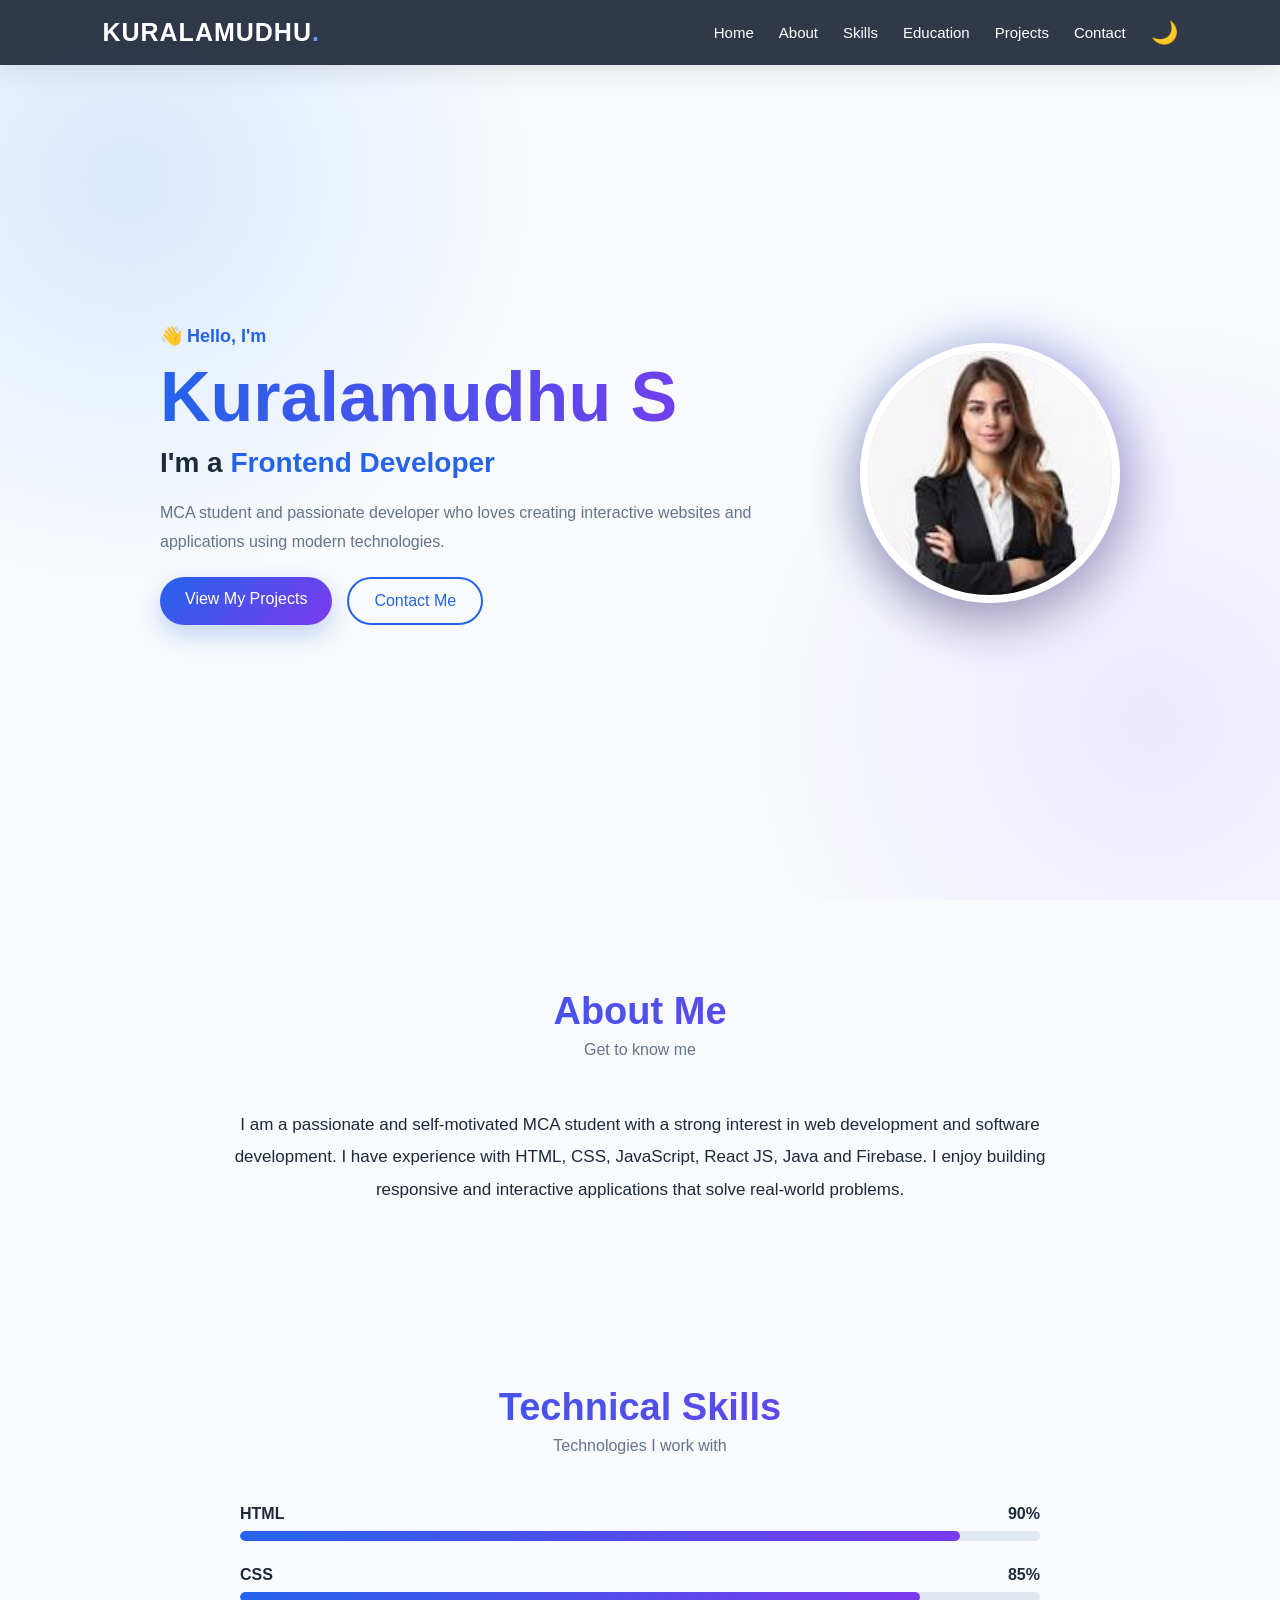
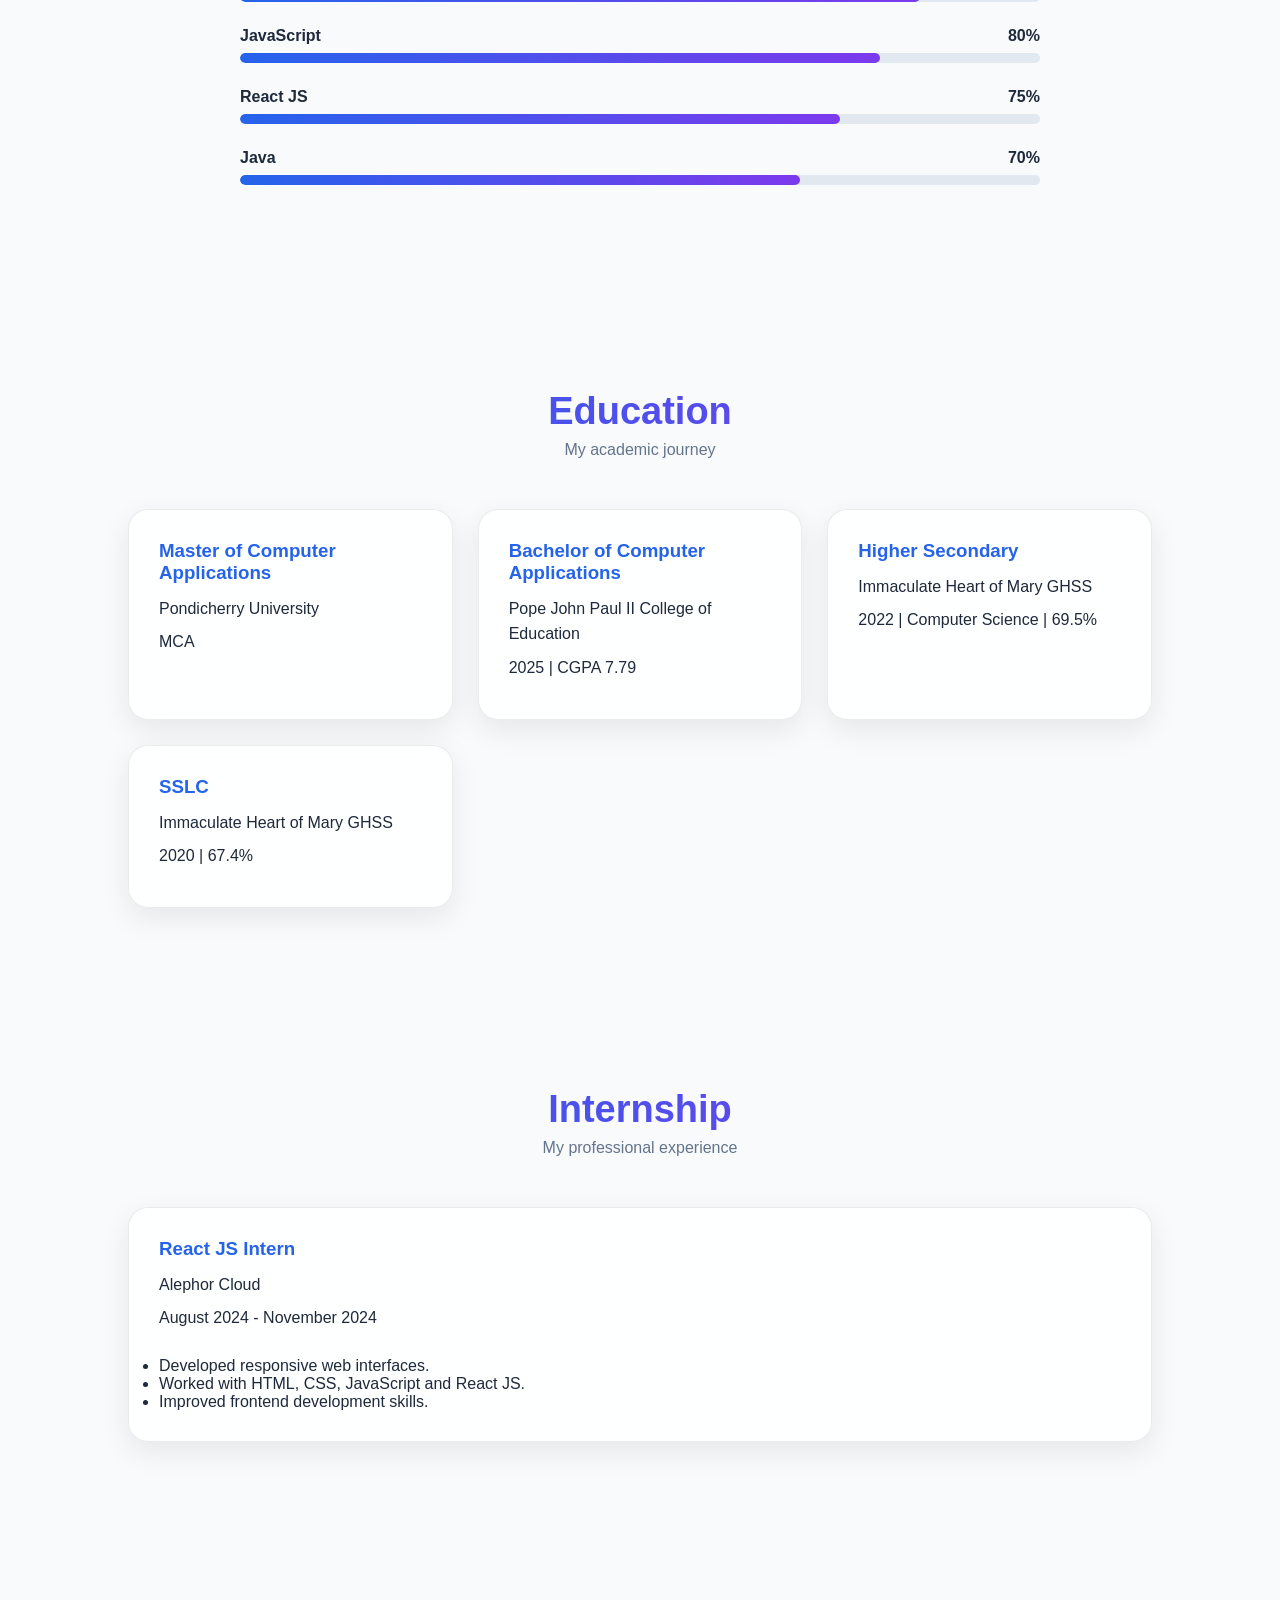
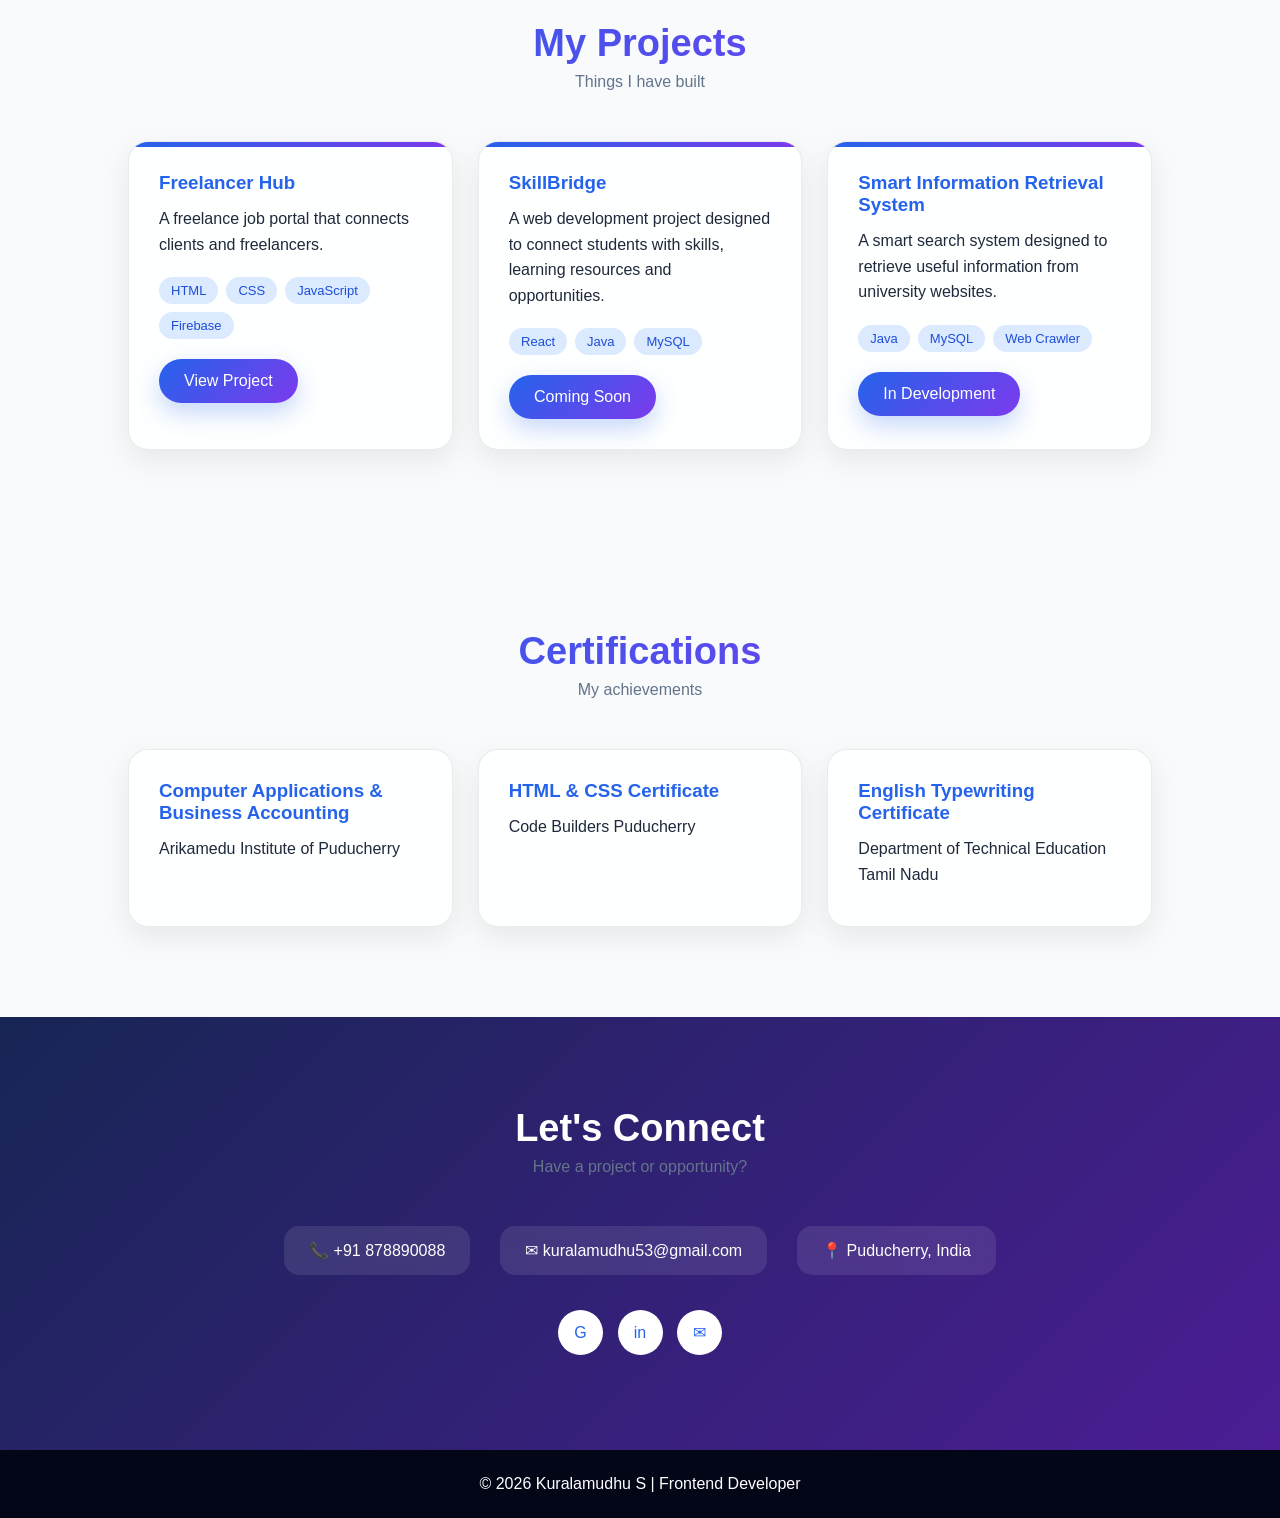
==== ex1/cv.html @ c4524a62 "Add files via upload" ====
<!DOCTYPE html>
<html lang="en">

<head>
    <meta charset="UTF-8">
    <meta name="viewport" content="width=device-width, initial-scale=1.0">

    <title>Kuralamudhu S | Portfolio</title>

    <style>


        * {
            margin: 0;
            padding: 0;
            box-sizing: border-box;
            scroll-behavior: smooth;
            font-family: "Segoe UI", Arial, sans-serif;
        }

        :root {
            --primary: #2563eb;
            --secondary: #7c3aed;
            --dark: #0f172a;
            --text: #1e293b;
            --light: #f8fafc;
            --card: rgba(255, 255, 255, 0.85);
            --border: rgba(0, 0, 0, 0.08);
        }

        body {
            background: var(--light);
            color: var(--text);
            overflow-x: hidden;
            transition: 0.4s;
        }

        /* DARK MODE */

        body.dark {
            --dark: #020617;
            --text: #e2e8f0;
            --light: #020617;
            --card: rgba(15, 23, 42, 0.85);
            --border: rgba(255, 255, 255, 0.1);
        }


        /* =========================
           NAVBAR
        ========================= */

        nav {
            position: fixed;
            top: 0;
            left: 0;
            width: 100%;
            padding: 18px 8%;
            display: flex;
            justify-content: space-between;
            align-items: center;

            background: rgba(15, 23, 42, 0.85);
            backdrop-filter: blur(15px);

            color: white;
            z-index: 1000;

            box-shadow: 0 5px 30px rgba(0,0,0,0.1);
        }

        .logo {
            font-size: 25px;
            font-weight: bold;
            letter-spacing: 1px;
        }

        .logo span {
            color: #60a5fa;
        }

        .nav-links {
            display: flex;
            align-items: center;
            gap: 25px;
        }

        .nav-links a {
            color: white;
            text-decoration: none;
            font-size: 15px;
            position: relative;
        }

        .nav-links a::after {
            content: "";
            position: absolute;
            left: 0;
            bottom: -6px;
            width: 0;
            height: 2px;
            background: #60a5fa;
            transition: 0.3s;
        }

        .nav-links a:hover::after {
            width: 100%;
        }

        .theme-btn {
            border: none;
            background: transparent;
            color: white;
            font-size: 22px;
            cursor: pointer;
        }

        .menu-btn {
            display: none;
            font-size: 28px;
            cursor: pointer;
        }


        /* =========================
           HERO
        ========================= */

        .hero {
            min-height: 100vh;

            display: flex;
            justify-content: center;
            align-items: center;

            gap: 100px;

            padding: 120px 10% 70px;

            position: relative;
            overflow: hidden;

            background:
                radial-gradient(circle at 10% 20%, #dbeafe, transparent 30%),
                radial-gradient(circle at 90% 80%, #ede9fe, transparent 30%);
        }

        body.dark .hero {
            background:
                radial-gradient(circle at 10% 20%, #172554, transparent 30%),
                radial-gradient(circle at 90% 80%, #3b0764, transparent 30%);
        }

        .hero-content {
            max-width: 600px;
            animation: slideLeft 1s ease;
        }

        .hello {
            font-size: 18px;
            color: var(--primary);
            font-weight: 600;
        }

        .hero h1 {
            font-size: clamp(40px, 6vw, 70px);
            margin: 10px 0;

            background: linear-gradient(
                90deg,
                #2563eb,
                #7c3aed
            );

            -webkit-background-clip: text;
            background-clip: text;
            color: transparent;
        }

        .hero h2 {
            font-size: 28px;
            margin-bottom: 20px;
        }

        .typing {
            color: var(--primary);
        }

        .hero p {
            line-height: 1.8;
            color: #64748b;
            margin-bottom: 20px;
        }

        body.dark .hero p {
            color: #94a3b8;
        }

        .hero-buttons {
            display: flex;
            gap: 15px;
            flex-wrap: wrap;
        }

        .btn {
            display: inline-block;
            padding: 13px 25px;
            border-radius: 30px;

            background: linear-gradient(
                135deg,
                #2563eb,
                #7c3aed
            );

            color: white;
            text-decoration: none;

            transition: 0.3s;
            box-shadow: 0 10px 25px rgba(37,99,235,0.25);
        }

        .btn:hover {
            transform: translateY(-5px);
            box-shadow: 0 15px 35px rgba(37,99,235,0.4);
        }

        .btn-outline {
            background: transparent;
            border: 2px solid var(--primary);
            color: var(--primary);
            box-shadow: none;
        }

        .btn-outline:hover {
            background: var(--primary);
            color: white;
        }


        /* PROFILE IMAGE */

        .profile-container {
            position: relative;
            animation: float 4s ease-in-out infinite;
        }

        .profile-container::before {
            content: "";
            position: absolute;

            width: 280px;
            height: 280px;

            border-radius: 50%;

            background: linear-gradient(
                135deg,
                #2563eb,
                #7c3aed
            );

            filter: blur(25px);
            opacity: 0.4;

            z-index: -1;
        }

        .profile {
            width: 260px;
            height: 260px;

            border-radius: 50%;

            object-fit: cover;

            border: 8px solid white;

            box-shadow:
                0 20px 50px rgba(0,0,0,0.25);
        }


        /* =========================
           SECTIONS
        ========================= */

        section {
            padding: 90px 10%;
        }

        .section-title {
            text-align: center;
            margin-bottom: 50px;
        }

        .section-title h2 {
            font-size: 38px;

            background: linear-gradient(
                90deg,
                #2563eb,
                #7c3aed
            );

            -webkit-background-clip: text;
            background-clip: text;
            color: transparent;
        }

        .section-title p {
            margin-top: 8px;
            color: #64748b;
        }


        /* =========================
           ABOUT
        ========================= */

        .about-container {
            max-width: 850px;
            margin: auto;

            text-align: center;

            line-height: 1.9;
            font-size: 17px;
        }


        /* =========================
           SKILLS
        ========================= */

        .skills-container {
            max-width: 800px;
            margin: auto;
        }

        .skill {
            margin-bottom: 25px;
        }

        .skill-header {
            display: flex;
            justify-content: space-between;
            margin-bottom: 8px;
            font-weight: 600;
        }

        .skill-bar {
            height: 10px;
            background: #e2e8f0;
            border-radius: 20px;
            overflow: hidden;
        }

        body.dark .skill-bar {
            background: #1e293b;
        }

        .skill-progress {
            height: 100%;
            width: 0;
            border-radius: 20px;

            background: linear-gradient(
                90deg,
                #2563eb,
                #7c3aed
            );

            transition: width 1.5s ease;
        }


        /* =========================
           CARDS
        ========================= */

        .cards {
            display: grid;

            grid-template-columns:
                repeat(auto-fit, minmax(280px, 1fr));

            gap: 25px;
        }

        .card {
            background: var(--card);

            border: 1px solid var(--border);

            padding: 30px;

            border-radius: 20px;

            backdrop-filter: blur(15px);

            box-shadow:
                0 10px 30px rgba(0,0,0,0.08);

            transition: 0.4s;
        }

        .card:hover {
            transform: translateY(-10px);

            box-shadow:
                0 20px 45px rgba(37,99,235,0.15);
        }

        .card h3 {
            color: var(--primary);
            margin-bottom: 12px;
        }

        .card p {
            margin: 8px 0;
            line-height: 1.6;
        }


        /* =========================
           PROJECT
        ========================= */

        .project-card {
            position: relative;
            overflow: hidden;
        }

        .project-card::before {
            content: "";

            position: absolute;

            top: 0;
            left: 0;

            width: 100%;
            height: 5px;

            background:
                linear-gradient(
                    90deg,
                    #2563eb,
                    #7c3aed
                );
        }

        .project-tech {
            display: flex;
            flex-wrap: wrap;
            gap: 8px;
            margin: 20px 0;
        }

        .tech {
            padding: 6px 12px;
            background: #dbeafe;
            color: #1d4ed8;
            border-radius: 20px;
            font-size: 13px;
        }

        body.dark .tech {
            background: #172554;
            color: #93c5fd;
        }


        /* =========================
           CONTACT
        ========================= */

        .contact {
            background:
                linear-gradient(
                    135deg,
                    #172554,
                    #4c1d95
                );

            color: white;
            text-align: center;
        }

        .contact .section-title h2 {
            color: white;
            background: none;
        }

        .contact-info {
            display: flex;
            justify-content: center;
            flex-wrap: wrap;
            gap: 30px;
            margin: 30px 0;
        }

        .contact-item {
            padding: 15px 25px;

            background: rgba(255,255,255,0.1);

            border-radius: 15px;

            backdrop-filter: blur(10px);
        }

        .social-links {
            margin-top: 25px;
        }

        .social-links a {
            display: inline-block;

            width: 45px;
            height: 45px;

            line-height: 45px;

            margin: 5px;

            border-radius: 50%;

            background: white;
            color: #2563eb;

            text-decoration: none;

            transition: 0.3s;
        }

        .social-links a:hover {
            transform: translateY(-5px) rotate(10deg);
        }


        /* =========================
           FOOTER
        ========================= */

        footer {
            padding: 25px;
            background: #020617;
            color: white;
            text-align: center;
        }


        /* =========================
           SCROLL TOP
        ========================= */

        #topBtn {
            position: fixed;

            bottom: 25px;
            right: 25px;

            width: 45px;
            height: 45px;

            border: none;
            border-radius: 50%;

            background: linear-gradient(
                135deg,
                #2563eb,
                #7c3aed
            );

            color: white;

            font-size: 20px;

            cursor: pointer;

            display: none;

            z-index: 999;
        }


        /* =========================
           ANIMATIONS
        ========================= */

        .reveal {
            opacity: 0;
            transform: translateY(50px);
            transition: 0.8s;
        }

        .reveal.active {
            opacity: 1;
            transform: translateY(0);
        }

        @keyframes float {

            0%,100% {
                transform: translateY(0);
            }

            50% {
                transform: translateY(-20px);
            }

        }

        @keyframes slideLeft {

            from {
                opacity: 0;
                transform: translateX(-60px);
            }

            to {
                opacity: 1;
                transform: translateX(0);
            }

        }


        /* =========================
           MOBILE
        ========================= */

        @media(max-width: 768px) {

            .nav-links {
                position: absolute;

                top: 70px;
                left: 0;

                width: 100%;

                flex-direction: column;

                background: #0f172a;

                padding: 25px;

                display: none;
            }

            .nav-links.active {
                display: flex;
            }

            .menu-btn {
                display: block;
            }

            .hero {
                flex-direction: column;
                text-align: center;

                gap: 50px;
            }

            .hero-buttons {
                justify-content: center;
            }

            .profile {
                width: 220px;
                height: 220px;
            }

            section {
                padding: 70px 6%;
            }

        }

    </style>

</head>


<body>


<!-- =========================
     NAVBAR
========================= -->

<nav>

    <div class="logo">
        KURALAMUDHU<span>.</span>
    </div>

    <div class="nav-links" id="navLinks">

        <a href="#home">Home</a>
        <a href="#about">About</a>
        <a href="#skills">Skills</a>
        <a href="#education">Education</a>
        <a href="#projects">Projects</a>
        <a href="#contact">Contact</a>

        <button class="theme-btn" id="themeBtn">
            🌙
        </button>

    </div>

    <div class="menu-btn" id="menuBtn">
        ☰
    </div>

</nav>



<!-- =========================
     HERO
========================= -->

<section class="hero" id="home">

    <div class="hero-content">

        <div class="hello">
            👋 Hello, I'm
        </div>

        <h1>
            Kuralamudhu S
        </h1>

        <h2>
            I'm a <span class="typing"></span>
        </h2>

        <p>
            MCA student and passionate developer who loves
            creating interactive websites and applications
            using modern technologies.
        </p>

        <div class="hero-buttons">

            <a href="#projects" class="btn">
                View My Projects
            </a>

            <a href="#contact" class="btn btn-outline">
                Contact Me
            </a>

        </div>

    </div>


    <div class="profile-container">

        <img
            src="[data-uri]"
            alt="Kuralamudhu Profile"
            class="profile"
        >

    </div>

</section>



<!-- =========================
     ABOUT
========================= -->

<section id="about" class="reveal">

    <div class="section-title">

        <h2>About Me</h2>

        <p>Get to know me</p>

    </div>


    <div class="about-container">

        <p>

            I am a passionate and self-motivated MCA student
            with a strong interest in web development and
            software development.

            I have experience with HTML, CSS, JavaScript,
            React JS, Java and Firebase.

            I enjoy building responsive and interactive
            applications that solve real-world problems.

        </p>

    </div>

</section>



<!-- =========================
     SKILLS
========================= -->

<section id="skills" class="reveal">

    <div class="section-title">

        <h2>Technical Skills</h2>

        <p>Technologies I work with</p>

    </div>


    <div class="skills-container">


        <div class="skill">

            <div class="skill-header">

                <span>HTML</span>
                <span>90%</span>

            </div>

            <div class="skill-bar">

                <div
                    class="skill-progress"
                    data-width="90%">
                </div>

            </div>

        </div>



        <div class="skill">

            <div class="skill-header">

                <span>CSS</span>
                <span>85%</span>

            </div>

            <div class="skill-bar">

                <div
                    class="skill-progress"
                    data-width="85%">
                </div>

            </div>

        </div>



        <div class="skill">

            <div class="skill-header">

                <span>JavaScript</span>
                <span>80%</span>

            </div>

            <div class="skill-bar">

                <div
                    class="skill-progress"
                    data-width="80%">
                </div>

            </div>

        </div>



        <div class="skill">

            <div class="skill-header">

                <span>React JS</span>
                <span>75%</span>

            </div>

            <div class="skill-bar">

                <div
                    class="skill-progress"
                    data-width="75%">
                </div>

            </div>

        </div>



        <div class="skill">

            <div class="skill-header">

                <span>Java</span>
                <span>70%</span>

            </div>

            <div class="skill-bar">

                <div
                    class="skill-progress"
                    data-width="70%">
                </div>

            </div>

        </div>


    </div>

</section>



<!-- =========================
     EDUCATION
========================= -->

<section id="education" class="reveal">

    <div class="section-title">

        <h2>Education</h2>

        <p>My academic journey</p>

    </div>


    <div class="cards">


        <div class="card">

            <h3>
                Master of Computer Applications
            </h3>

            <p>
                Pondicherry University
            </p>

            <p>
                MCA
            </p>

        </div>



        <div class="card">

            <h3>
                Bachelor of Computer Applications
            </h3>

            <p>
                Pope John Paul II College of Education
            </p>

            <p>
                2025 | CGPA 7.79
            </p>

        </div>



        <div class="card">

            <h3>
                Higher Secondary
            </h3>

            <p>
                Immaculate Heart of Mary GHSS
            </p>

            <p>
                2022 | Computer Science | 69.5%
            </p>

        </div>



        <div class="card">

            <h3>
                SSLC
            </h3>

            <p>
                Immaculate Heart of Mary GHSS
            </p>

            <p>
                2020 | 67.4%
            </p>

        </div>


    </div>

</section>



<!-- =========================
     INTERNSHIP
========================= -->

<section class="reveal">

    <div class="section-title">

        <h2>Internship</h2>

        <p>My professional experience</p>

    </div>


    <div class="cards">

        <div class="card">

            <h3>
                React JS Intern
            </h3>

            <p>
                Alephor Cloud
            </p>

            <p>
                August 2024 - November 2024
            </p>

            <br>

            <ul>

                <li>
                    Developed responsive web interfaces.
                </li>

                <li>
                    Worked with HTML, CSS, JavaScript
                    and React JS.
                </li>

                <li>
                    Improved frontend development skills.
                </li>

            </ul>

        </div>

    </div>

</section>



<!-- =========================
     PROJECTS
========================= -->

<section id="projects" class="reveal">

    <div class="section-title">

        <h2>My Projects</h2>

        <p>Things I have built</p>

    </div>


    <div class="cards">


        <!-- PROJECT 1 -->

        <div class="card project-card">

            <h3>
                Freelancer Hub
            </h3>

            <p>
                A freelance job portal that connects
                clients and freelancers.
            </p>

            <div class="project-tech">

                <span class="tech">
                    HTML
                </span>

                <span class="tech">
                    CSS
                </span>

                <span class="tech">
                    JavaScript
                </span>

                <span class="tech">
                    Firebase
                </span>

            </div>

            <a href="#" class="btn">
                View Project
            </a>

        </div>



        <!-- PROJECT 2 -->

        <div class="card project-card">

            <h3>
                SkillBridge
            </h3>

            <p>
                A web development project designed
                to connect students with skills,
                learning resources and opportunities.
            </p>

            <div class="project-tech">

                <span class="tech">
                    React
                </span>

                <span class="tech">
                    Java
                </span>

                <span class="tech">
                    MySQL
                </span>

            </div>

            <a href="#" class="btn">
                Coming Soon
            </a>

        </div>



        <!-- PROJECT 3 -->

        <div class="card project-card">

            <h3>
                Smart Information Retrieval System
            </h3>

            <p>
                A smart search system designed to
                retrieve useful information from
                university websites.
            </p>

            <div class="project-tech">

                <span class="tech">
                    Java
                </span>

                <span class="tech">
                    MySQL
                </span>

                <span class="tech">
                    Web Crawler
                </span>

            </div>

            <a href="#" class="btn">
                In Development
            </a>

        </div>


    </div>

</section>



<!-- =========================
     CERTIFICATIONS
========================= -->

<section class="reveal">

    <div class="section-title">

        <h2>Certifications</h2>

        <p>My achievements</p>

    </div>


    <div class="cards">


        <div class="card">

            <h3>
                Computer Applications &
                Business Accounting
            </h3>

            <p>
                Arikamedu Institute of Puducherry
            </p>

        </div>



        <div class="card">

            <h3>
                HTML & CSS Certificate
            </h3>

            <p>
                Code Builders Puducherry
            </p>

        </div>



        <div class="card">

            <h3>
                English Typewriting Certificate
            </h3>

            <p>
                Department of Technical Education
                Tamil Nadu
            </p>

        </div>


    </div>

</section>



<!-- =========================
     CONTACT
========================= -->

<section id="contact" class="contact">

    <div class="section-title">

        <h2>
            Let's Connect
        </h2>

        <p>
            Have a project or opportunity?
        </p>

    </div>


    <div class="contact-info">

        <div class="contact-item">
            📞 +91 878890088
        </div>

        <div class="contact-item">
            ✉ kuralamudhu53@gmail.com
        </div>

        <div class="contact-item">
            📍 Puducherry, India
        </div>

    </div>


    <div class="social-links">

        <a href="#" title="GitHub">
            G
        </a>

        <a href="#" title="LinkedIn">
            in
        </a>

        <a href="mailto:kuralamudhu53@gmail.com">
            ✉
        </a>

    </div>

</section>



<!-- =========================
     FOOTER
========================= -->

<footer>

    © 2026 Kuralamudhu S |

    <span>
        Frontend Developer
    </span>

</footer>



<!-- SCROLL TOP -->

<button id="topBtn">
    ↑
</button>



<!-- =========================
     JAVASCRIPT
========================= -->

<script>


/* =========================
   MOBILE MENU
========================= */

const menuBtn =
    document.getElementById("menuBtn");

const navLinks =
    document.getElementById("navLinks");


menuBtn.addEventListener("click", () => {

    navLinks.classList.toggle("active");

});


/* Close menu after clicking */

document.querySelectorAll(".nav-links a")
.forEach(link => {

    link.addEventListener("click", () => {

        navLinks.classList.remove("active");

    });

});



/* =========================
   DARK MODE
========================= */

const themeBtn =
    document.getElementById("themeBtn");


themeBtn.addEventListener("click", () => {

    document.body.classList.toggle("dark");

    if (
        document.body.classList.contains("dark")
    ) {

        themeBtn.textContent = "☀️";

        localStorage.setItem(
            "theme",
            "dark"
        );

    } else {

        themeBtn.textContent = "🌙";

        localStorage.setItem(
            "theme",
            "light"
        );

    }

});


/* Remember theme */

if (
    localStorage.getItem("theme") === "dark"
) {

    document.body.classList.add("dark");

    themeBtn.textContent = "☀️";

}



/* =========================
   TYPING EFFECT
========================= */

const typingElement =
    document.querySelector(".typing");


const roles = [

    "Frontend Developer",
    "MCA Student",
    "Web Developer",
    "Tech Enthusiast"

];


let roleIndex = 0;
let charIndex = 0;
let deleting = false;


function typeEffect() {

    const currentRole =
        roles[roleIndex];


    if (!deleting) {

        typingElement.textContent =
            currentRole.substring(
                0,
                charIndex + 1
            );

        charIndex++;


        if (
            charIndex ===
            currentRole.length
        ) {

            deleting = true;

            setTimeout(
                typeEffect,
                1500
            );

            return;

        }

    } else {

        typingElement.textContent =
            currentRole.substring(
                0,
                charIndex - 1
            );

        charIndex--;


        if (charIndex === 0) {

            deleting = false;

            roleIndex =
                (roleIndex + 1)
                % roles.length;

        }

    }


    setTimeout(
        typeEffect,
        deleting ? 60 : 100
    );

}


typeEffect();



/* =========================
   SCROLL REVEAL
========================= */

const revealElements =
    document.querySelectorAll(".reveal");


function revealOnScroll() {

    revealElements.forEach(element => {

        const windowHeight =
            window.innerHeight;

        const elementTop =
            element.getBoundingClientRect().top;

        if (
            elementTop <
            windowHeight - 100
        ) {

            element.classList.add("active");

        }

    });

}


window.addEventListener(
    "scroll",
    revealOnScroll
);


revealOnScroll();



/* =========================
   SKILL BAR ANIMATION
========================= */

const skillBars =
    document.querySelectorAll(
        ".skill-progress"
    );


let skillsAnimated = false;


function animateSkills() {

    const skillsSection =
        document.getElementById("skills");


    const position =
        skillsSection.getBoundingClientRect();


    if (
        position.top <
        window.innerHeight - 100
        &&
        !skillsAnimated
    ) {

        skillBars.forEach(bar => {

            bar.style.width =
                bar.dataset.width;

        });

        skillsAnimated = true;

    }

}


window.addEventListener(
    "scroll",
    animateSkills
);



/* =========================
   SCROLL TO TOP
========================= */

const topBtn =
    document.getElementById("topBtn");


window.addEventListener(
    "scroll",
    () => {

        if (window.scrollY > 500) {

            topBtn.style.display =
                "block";

        } else {

            topBtn.style.display =
                "none";

        }

    }
);


topBtn.addEventListener(
    "click",
    () => {

        window.scrollTo({
            top: 0,
            behavior: "smooth"
        });

    }
);


</script>


</body>

</html>
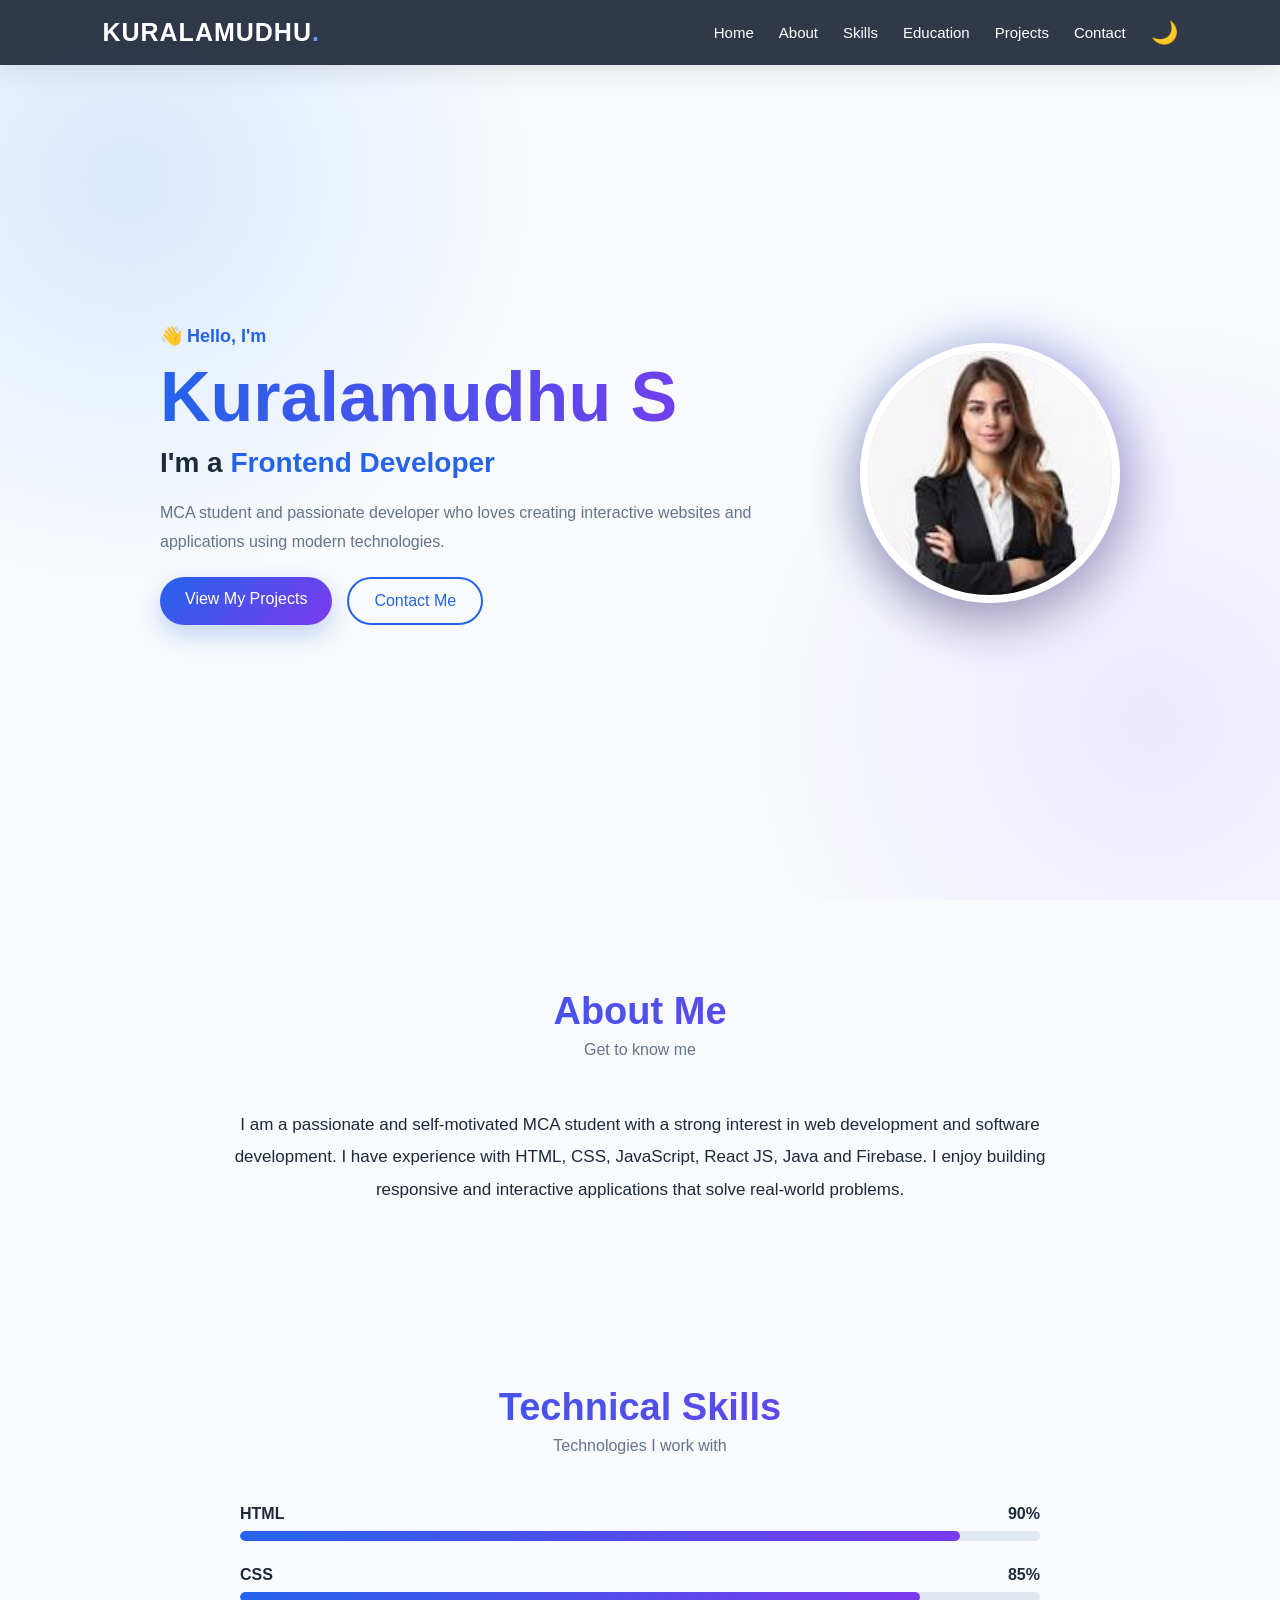
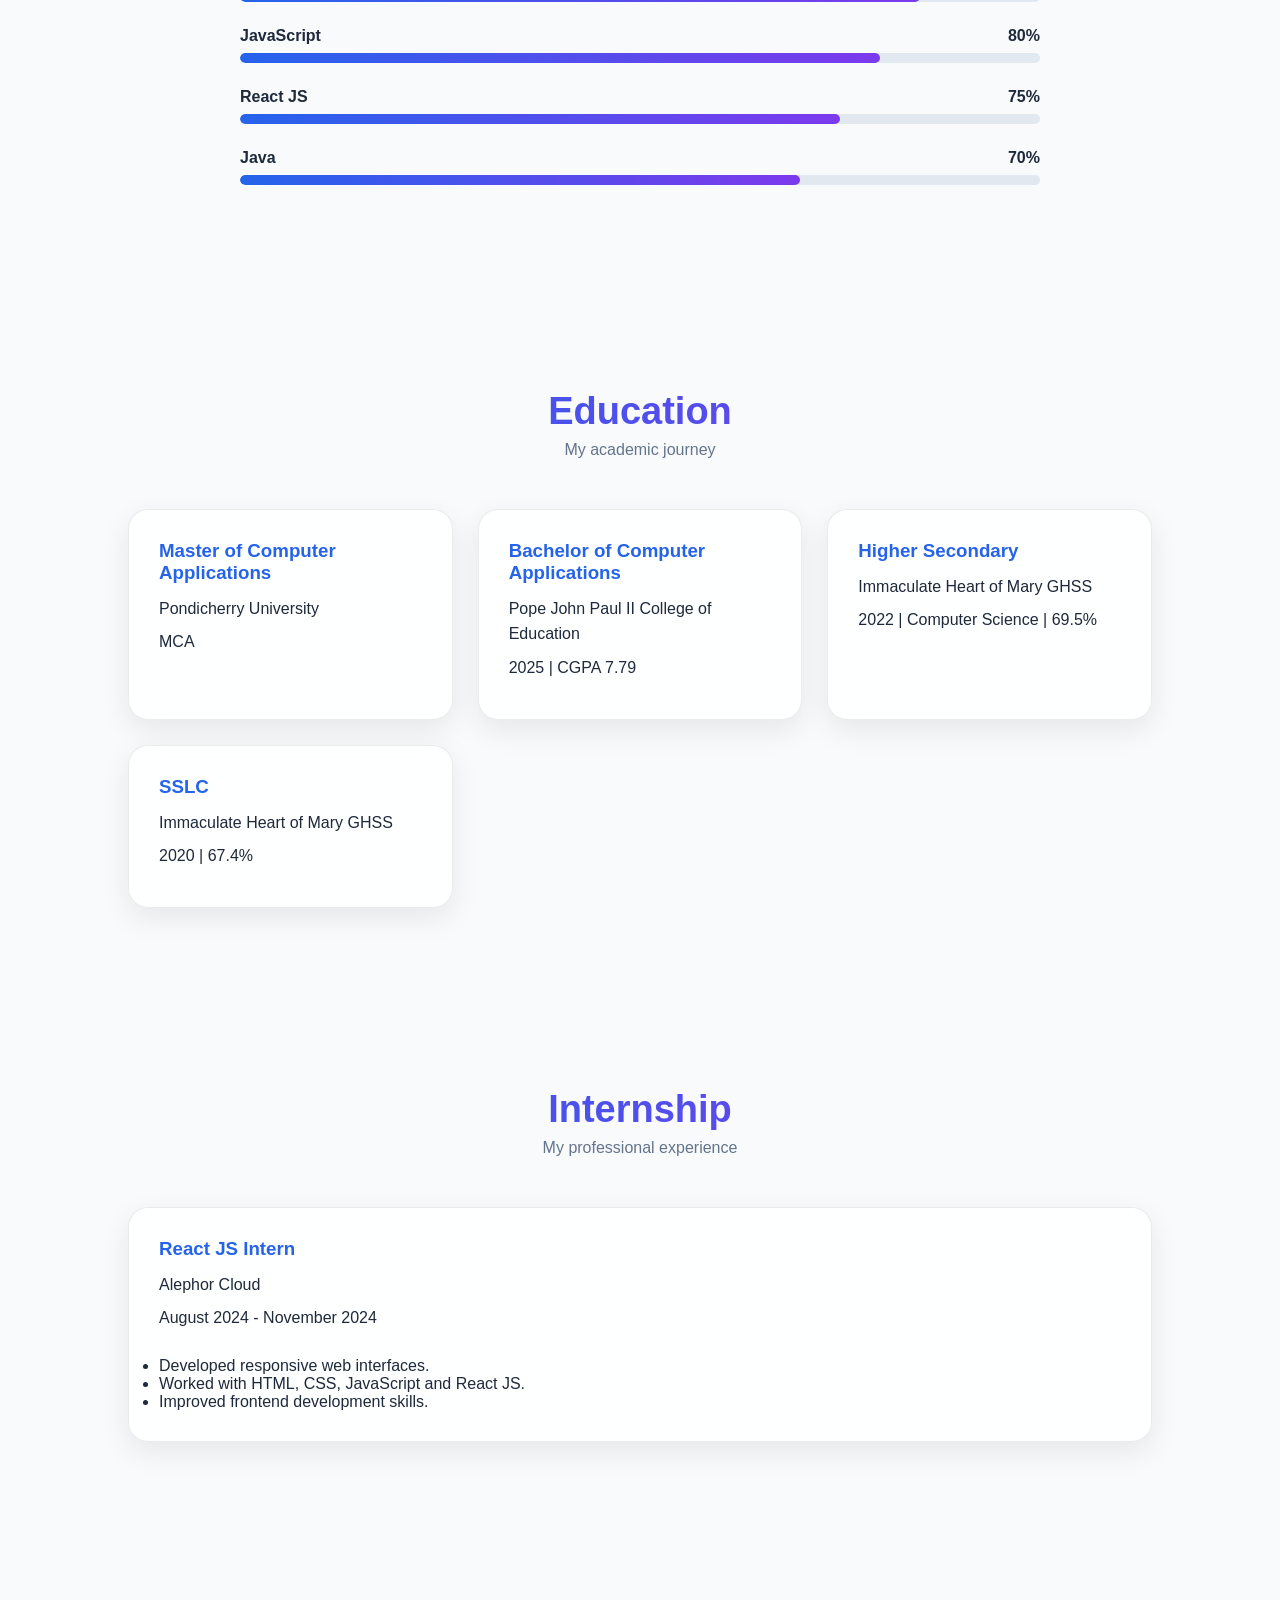
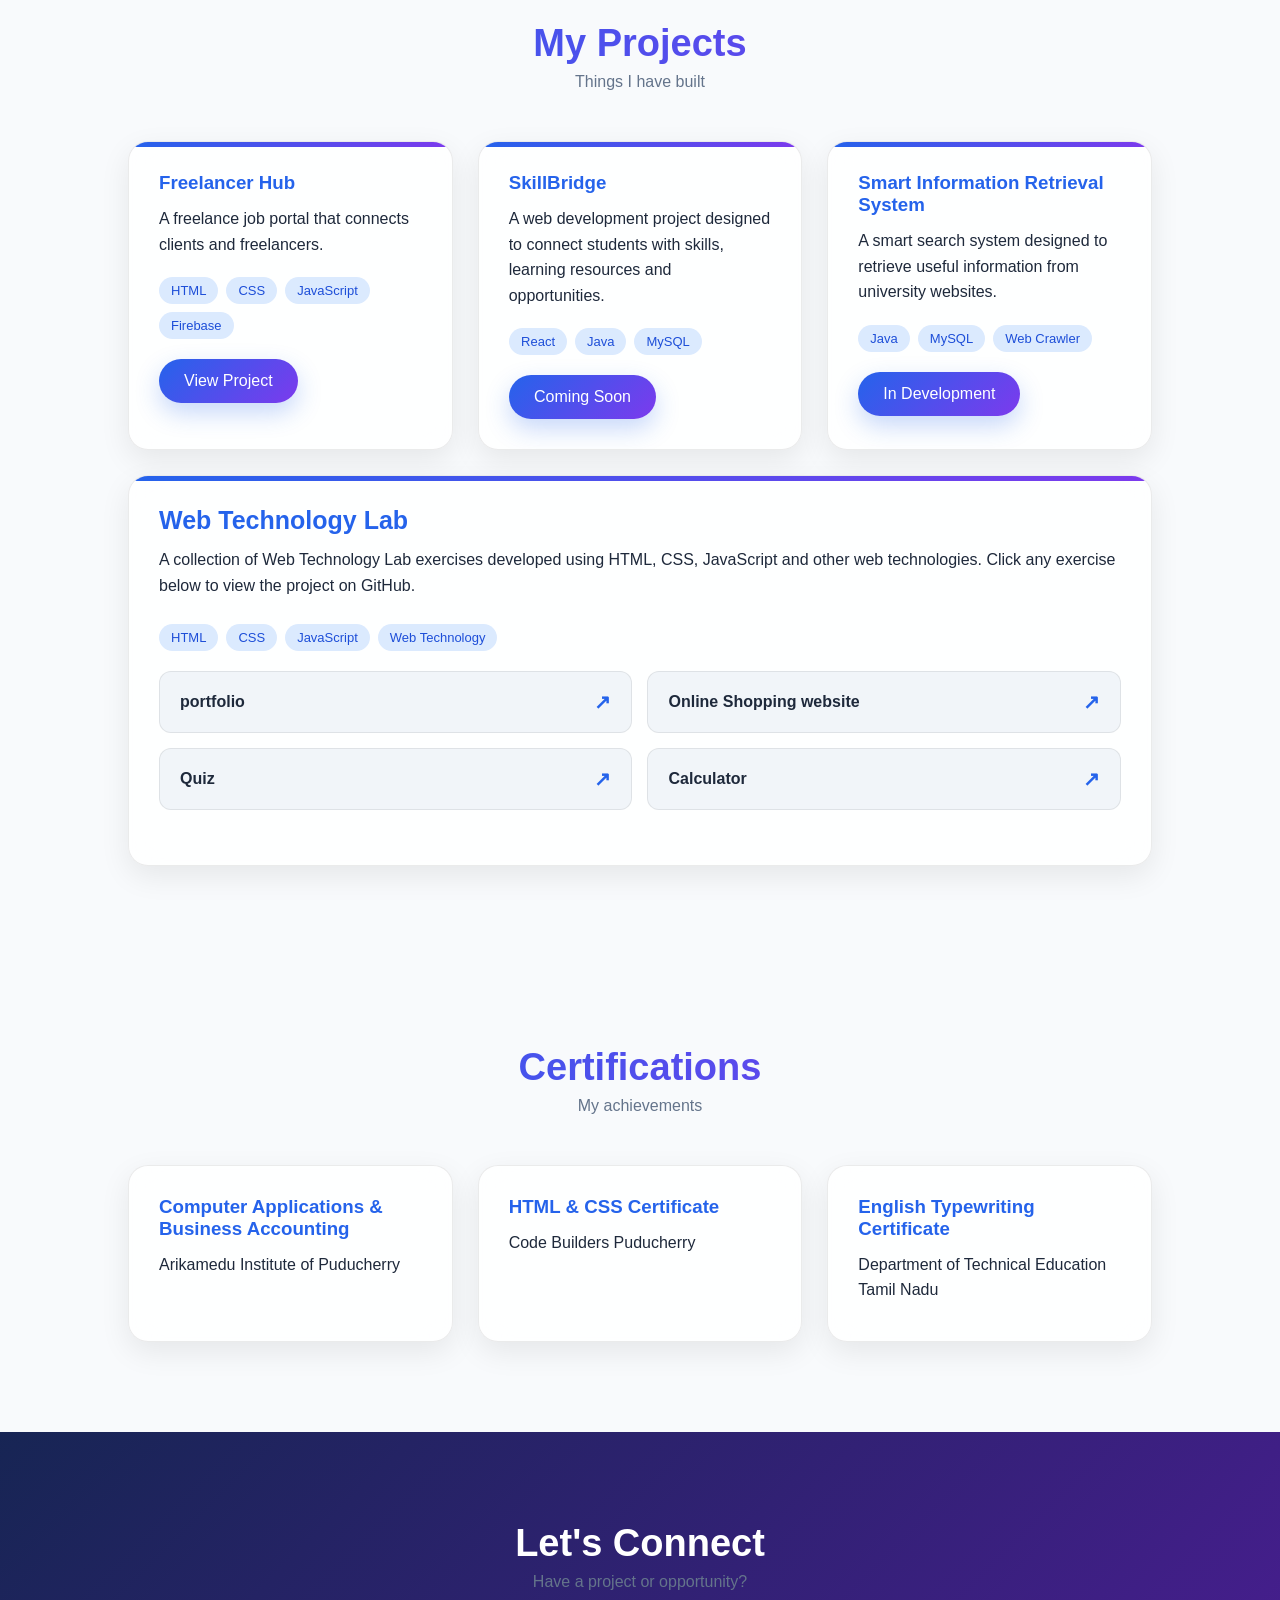
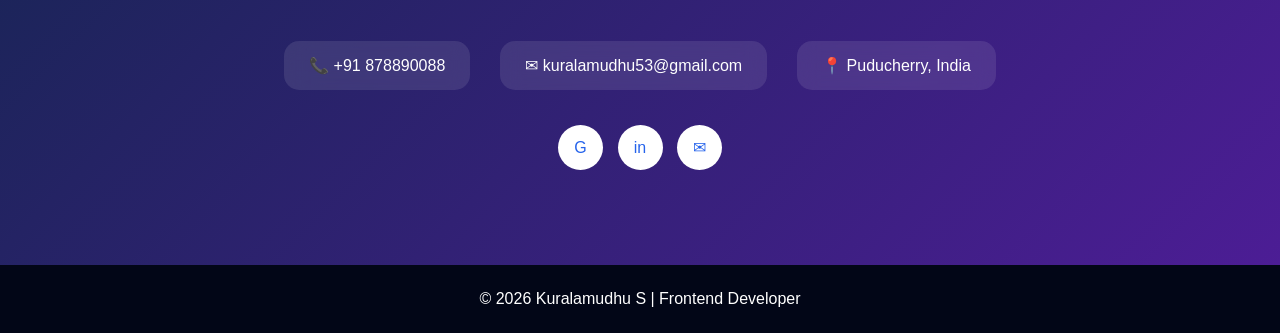
==== commit b9d77a80: "Update cv.html" ====
--- a/ex1/cv.html
+++ b/ex1/cv.html
@@ -8,7 +8,6 @@
     <title>Kuralamudhu S | Portfolio</title>
 
     <style>
-
 
         * {
             margin: 0;
@@ -44,7 +43,6 @@
             --card: rgba(15, 23, 42, 0.85);
             --border: rgba(255, 255, 255, 0.1);
         }
-
 
         /* =========================
            NAVBAR
@@ -121,7 +119,6 @@
             cursor: pointer;
         }
 
-
         /* =========================
            HERO
         ========================= */
@@ -237,7 +234,6 @@
             color: white;
         }
 
-
         /* PROFILE IMAGE */
 
         .profile-container {
@@ -280,7 +276,6 @@
                 0 20px 50px rgba(0,0,0,0.25);
         }
 
-
         /* =========================
            SECTIONS
         ========================= */
@@ -313,7 +308,6 @@
             color: #64748b;
         }
 
-
         /* =========================
            ABOUT
         ========================= */
@@ -327,7 +321,6 @@
             line-height: 1.9;
             font-size: 17px;
         }
-
 
         /* =========================
            SKILLS
@@ -374,7 +367,6 @@
             transition: width 1.5s ease;
         }
 
-
         /* =========================
            CARDS
         ========================= */
@@ -421,7 +413,6 @@
             margin: 8px 0;
             line-height: 1.6;
         }
-
 
         /* =========================
            PROJECT
@@ -471,6 +462,75 @@
             color: #93c5fd;
         }
 
+        /* =========================
+           WEB TECHNOLOGY LAB
+        ========================= */
+
+        .lab-card {
+            grid-column: 1 / -1;
+        }
+
+        .lab-card h3 {
+            font-size: 25px;
+        }
+
+        .lab-description {
+            margin-bottom: 25px !important;
+        }
+
+        .exercise-list {
+            display: grid;
+            grid-template-columns: repeat(2, 1fr);
+            gap: 15px;
+            margin: 20px 0 25px;
+        }
+
+        .exercise-link {
+            display: flex;
+            align-items: center;
+            justify-content: space-between;
+
+            padding: 18px 20px;
+
+            border-radius: 12px;
+
+            background: #f1f5f9;
+
+            color: var(--text);
+
+            text-decoration: none;
+
+            border: 1px solid var(--border);
+
+            font-weight: 600;
+
+            transition: 0.3s;
+        }
+
+        body.dark .exercise-link {
+            background: #1e293b;
+            color: #e2e8f0;
+        }
+
+        .exercise-link span:last-child {
+            color: var(--primary);
+            font-size: 20px;
+        }
+
+        .exercise-link:hover {
+            transform: translateY(-4px);
+            background: linear-gradient(
+                135deg,
+                #2563eb,
+                #7c3aed
+            );
+            color: white;
+            box-shadow: 0 10px 25px rgba(37,99,235,0.25);
+        }
+
+        .exercise-link:hover span:last-child {
+            color: white;
+        }
 
         /* =========================
            CONTACT
@@ -539,7 +599,6 @@
             transform: translateY(-5px) rotate(10deg);
         }
 
-
         /* =========================
            FOOTER
         ========================= */
@@ -551,7 +610,6 @@
             text-align: center;
         }
 
-
         /* =========================
            SCROLL TOP
         ========================= */
@@ -585,7 +643,6 @@
             z-index: 999;
         }
 
-
         /* =========================
            ANIMATIONS
         ========================= */
@@ -627,7 +684,6 @@
 
         }
 
-
         /* =========================
            MOBILE
         ========================= */
@@ -679,15 +735,17 @@
                 padding: 70px 6%;
             }
 
+            .exercise-list {
+                grid-template-columns: 1fr;
+            }
+
         }
 
     </style>
 
 </head>
 
-
 <body>
-
 
 <!-- =========================
      NAVBAR
@@ -721,7 +779,6 @@
 </nav>
 
 
-
 <!-- =========================
      HERO
 ========================= -->
@@ -776,7 +833,6 @@
 </section>
 
 
-
 <!-- =========================
      ABOUT
 ========================= -->
@@ -791,7 +847,6 @@
 
     </div>
 
-
     <div class="about-container">
 
         <p>
@@ -813,7 +868,6 @@
 </section>
 
 
-
 <!-- =========================
      SKILLS
 ========================= -->
@@ -828,17 +882,13 @@
 
     </div>
 
-
     <div class="skills-container">
 
-
         <div class="skill">
 
             <div class="skill-header">
-
                 <span>HTML</span>
                 <span>90%</span>
-
             </div>
 
             <div class="skill-bar">
@@ -853,14 +903,11 @@
         </div>
 
 
-
         <div class="skill">
 
             <div class="skill-header">
-
                 <span>CSS</span>
                 <span>85%</span>
-
             </div>
 
             <div class="skill-bar">
@@ -875,14 +922,11 @@
         </div>
 
 
-
         <div class="skill">
 
             <div class="skill-header">
-
                 <span>JavaScript</span>
                 <span>80%</span>
-
             </div>
 
             <div class="skill-bar">
@@ -897,14 +941,11 @@
         </div>
 
 
-
         <div class="skill">
 
             <div class="skill-header">
-
                 <span>React JS</span>
                 <span>75%</span>
-
             </div>
 
             <div class="skill-bar">
@@ -919,14 +960,11 @@
         </div>
 
 
-
         <div class="skill">
 
             <div class="skill-header">
-
                 <span>Java</span>
                 <span>70%</span>
-
             </div>
 
             <div class="skill-bar">
@@ -940,11 +978,9 @@
 
         </div>
 
-
     </div>
 
 </section>
-
 
 
 <!-- =========================
@@ -961,9 +997,7 @@
 
     </div>
 
-
     <div class="cards">
-
 
         <div class="card">
 
@@ -982,7 +1016,6 @@
         </div>
 
 
-
         <div class="card">
 
             <h3>
@@ -1000,7 +1033,6 @@
         </div>
 
 
-
         <div class="card">
 
             <h3>
@@ -1018,7 +1050,6 @@
         </div>
 
 
-
         <div class="card">
 
             <h3>
@@ -1035,11 +1066,9 @@
 
         </div>
 
-
     </div>
 
 </section>
-
 
 
 <!-- =========================
@@ -1055,7 +1084,6 @@
         <p>My professional experience</p>
 
     </div>
-
 
     <div class="cards">
 
@@ -1099,7 +1127,6 @@
 </section>
 
 
-
 <!-- =========================
      PROJECTS
 ========================= -->
@@ -1151,12 +1178,15 @@
 
             </div>
 
-            <a href="#" class="btn">
+            <a
+                href="#"
+                class="btn"
+                target="_blank"
+            >
                 View Project
             </a>
 
         </div>
-
 
 
         <!-- PROJECT 2 -->
@@ -1189,12 +1219,15 @@
 
             </div>
 
-            <a href="#" class="btn">
+            <a
+                href="#"
+                class="btn"
+                target="_blank"
+            >
                 Coming Soon
             </a>
 
         </div>
-
 
 
         <!-- PROJECT 3 -->
@@ -1227,17 +1260,147 @@
 
             </div>
 
-            <a href="#" class="btn">
+            <a
+                href="#"
+                class="btn"
+                target="_blank"
+            >
                 In Development
             </a>
 
         </div>
 
 
+        <!-- =========================
+             WEB TECHNOLOGY LAB
+        ========================= -->
+
+        <div class="card project-card lab-card">
+
+            <h3>
+                Web Technology Lab
+            </h3>
+
+            <p class="lab-description">
+                A collection of Web Technology Lab exercises
+                developed using HTML, CSS, JavaScript and
+                other web technologies. Click any exercise
+                below to view the project on GitHub.
+            </p>
+
+
+            <div class="project-tech">
+
+                <span class="tech">
+                    HTML
+                </span>
+
+                <span class="tech">
+                    CSS
+                </span>
+
+                <span class="tech">
+                    JavaScript
+                </span>
+
+                <span class="tech">
+                    Web Technology
+                </span>
+
+
+            </div>
+
+
+            <!-- FOUR EXERCISES -->
+
+            <div class="exercise-list">
+
+                <!-- EXERCISE 1 -->
+
+                <a
+                    href="https://kural29.github.io/web-technology-lab/ex1/cv.html"
+                    class="exercise-link"
+                    target="_blank"
+                    rel="noopener noreferrer"
+                >
+
+                    <span>
+                        portfolio
+                    </span>
+
+                    <span>
+                        ↗
+                    </span>
+
+                </a>
+
+
+                <!-- EXERCISE 2 -->
+
+                <a
+                    href="https://kural29.github.io/web-technology-lab/ex2/index.html"
+                    class="exercise-link"
+                    target="_blank"
+                    rel="noopener noreferrer"
+                >
+
+                    <span>
+                        Online Shopping website
+                    </span>
+
+                    <span>
+                        ↗
+                    </span>
+
+                </a>
+
+
+                <!-- EXERCISE 3 -->
+
+                <a
+                    href="https://kural29.github.io/web-technology-lab/ex3/index.html"
+                    class="exercise-link"
+                    target="_blank"
+                    rel="noopener noreferrer"
+                >
+
+                    <span>
+                        Quiz
+                    </span>
+
+                    <span>
+                        ↗
+                    </span>
+
+                </a>
+
+
+                <!-- EXERCISE 4 -->
+
+                <a
+                    href="https://kural29.github.io/web-technology-lab/ex4/index.html"
+                    class="exercise-link"
+                    target="_blank"
+                    rel="noopener noreferrer"
+                >
+
+                    <span>
+                        Calculator
+                    </span>
+
+                    <span>
+                        ↗
+                    </span>
+
+                </a>
+
+            </div>
+
+        </div>
+
     </div>
 
 </section>
-
 
 
 <!-- =========================
@@ -1254,9 +1417,7 @@
 
     </div>
 
-
     <div class="cards">
-
 
         <div class="card">
 
@@ -1272,7 +1433,6 @@
         </div>
 
 
-
         <div class="card">
 
             <h3>
@@ -1284,7 +1444,6 @@
             </p>
 
         </div>
-
 
 
         <div class="card">
@@ -1300,11 +1459,9 @@
 
         </div>
 
-
     </div>
 
 </section>
-
 
 
 <!-- =========================
@@ -1345,11 +1502,19 @@
 
     <div class="social-links">
 
-        <a href="#" title="GitHub">
+        <a
+            href="#"
+            title="GitHub"
+            target="_blank"
+        >
             G
         </a>
 
-        <a href="#" title="LinkedIn">
+        <a
+            href="#"
+            title="LinkedIn"
+            target="_blank"
+        >
             in
         </a>
 
@@ -1362,7 +1527,6 @@
 </section>
 
 
-
 <!-- =========================
      FOOTER
 ========================= -->
@@ -1378,7 +1542,6 @@
 </footer>
 
 
-
 <!-- SCROLL TOP -->
 
 <button id="topBtn">
@@ -1386,14 +1549,12 @@
 </button>
 
 
-
 <!-- =========================
      JAVASCRIPT
 ========================= -->
 
 <script>
 
-
 /* =========================
    MOBILE MENU
 ========================= */
@@ -1404,7 +1565,6 @@
 const navLinks =
     document.getElementById("navLinks");
 
-
 menuBtn.addEventListener("click", () => {
 
     navLinks.classList.toggle("active");
@@ -1424,7 +1584,6 @@
     });
 
 });
-
 
 
 /* =========================
@@ -1433,7 +1592,6 @@
 
 const themeBtn =
     document.getElementById("themeBtn");
-
 
 themeBtn.addEventListener("click", () => {
 
@@ -1477,14 +1635,12 @@
 }
 
 
-
 /* =========================
    TYPING EFFECT
 ========================= */
 
 const typingElement =
     document.querySelector(".typing");
-
 
 const roles = [
 
@@ -1495,17 +1651,14 @@
 
 ];
 
-
 let roleIndex = 0;
 let charIndex = 0;
 let deleting = false;
 
-
 function typeEffect() {
 
     const currentRole =
         roles[roleIndex];
-
 
     if (!deleting) {
 
@@ -1517,7 +1670,6 @@
 
         charIndex++;
 
-
         if (
             charIndex ===
             currentRole.length
@@ -1544,7 +1696,6 @@
 
         charIndex--;
 
-
         if (charIndex === 0) {
 
             deleting = false;
@@ -1556,7 +1707,6 @@
         }
 
     }
-
 
     setTimeout(
         typeEffect,
@@ -1565,9 +1715,7 @@
 
 }
 
-
 typeEffect();
-
 
 
 /* =========================
@@ -1576,7 +1724,6 @@
 
 const revealElements =
     document.querySelectorAll(".reveal");
-
 
 function revealOnScroll() {
 
@@ -1601,15 +1748,12 @@
 
 }
 
-
 window.addEventListener(
     "scroll",
     revealOnScroll
 );
 
-
 revealOnScroll();
-
 
 
 /* =========================
@@ -1621,19 +1765,15 @@
         ".skill-progress"
     );
 
-
 let skillsAnimated = false;
-
 
 function animateSkills() {
 
     const skillsSection =
         document.getElementById("skills");
 
-
     const position =
         skillsSection.getBoundingClientRect();
-
 
     if (
         position.top <
@@ -1655,14 +1795,12 @@
 
 }
 
-
 window.addEventListener(
     "scroll",
     animateSkills
 );
 
 
-
 /* =========================
    SCROLL TO TOP
 ========================= */
@@ -1670,7 +1808,6 @@
 const topBtn =
     document.getElementById("topBtn");
 
-
 window.addEventListener(
     "scroll",
     () => {
@@ -1689,7 +1826,6 @@
 
     }
 );
-
 
 topBtn.addEventListener(
     "click",
@@ -1703,10 +1839,8 @@
     }
 );
 
-
 </script>
 
-
 </body>
 
-</html>+</html>
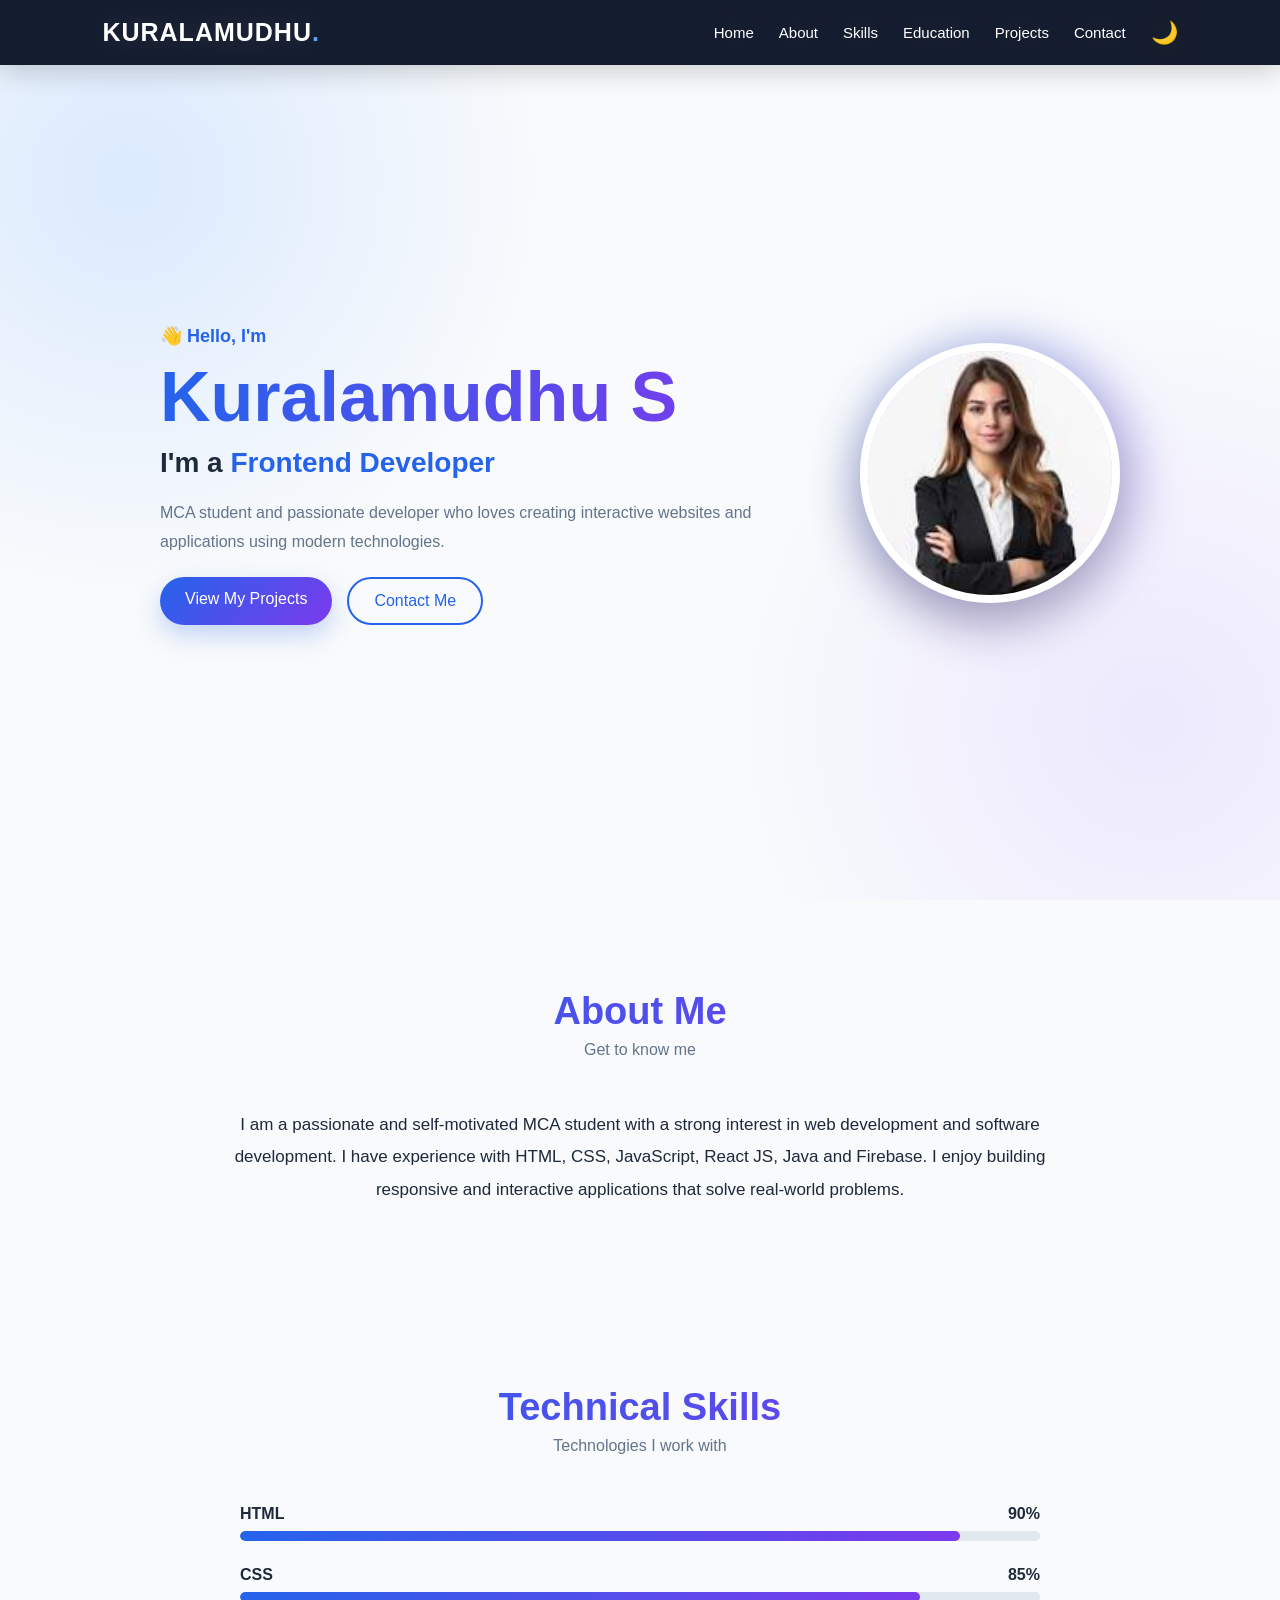
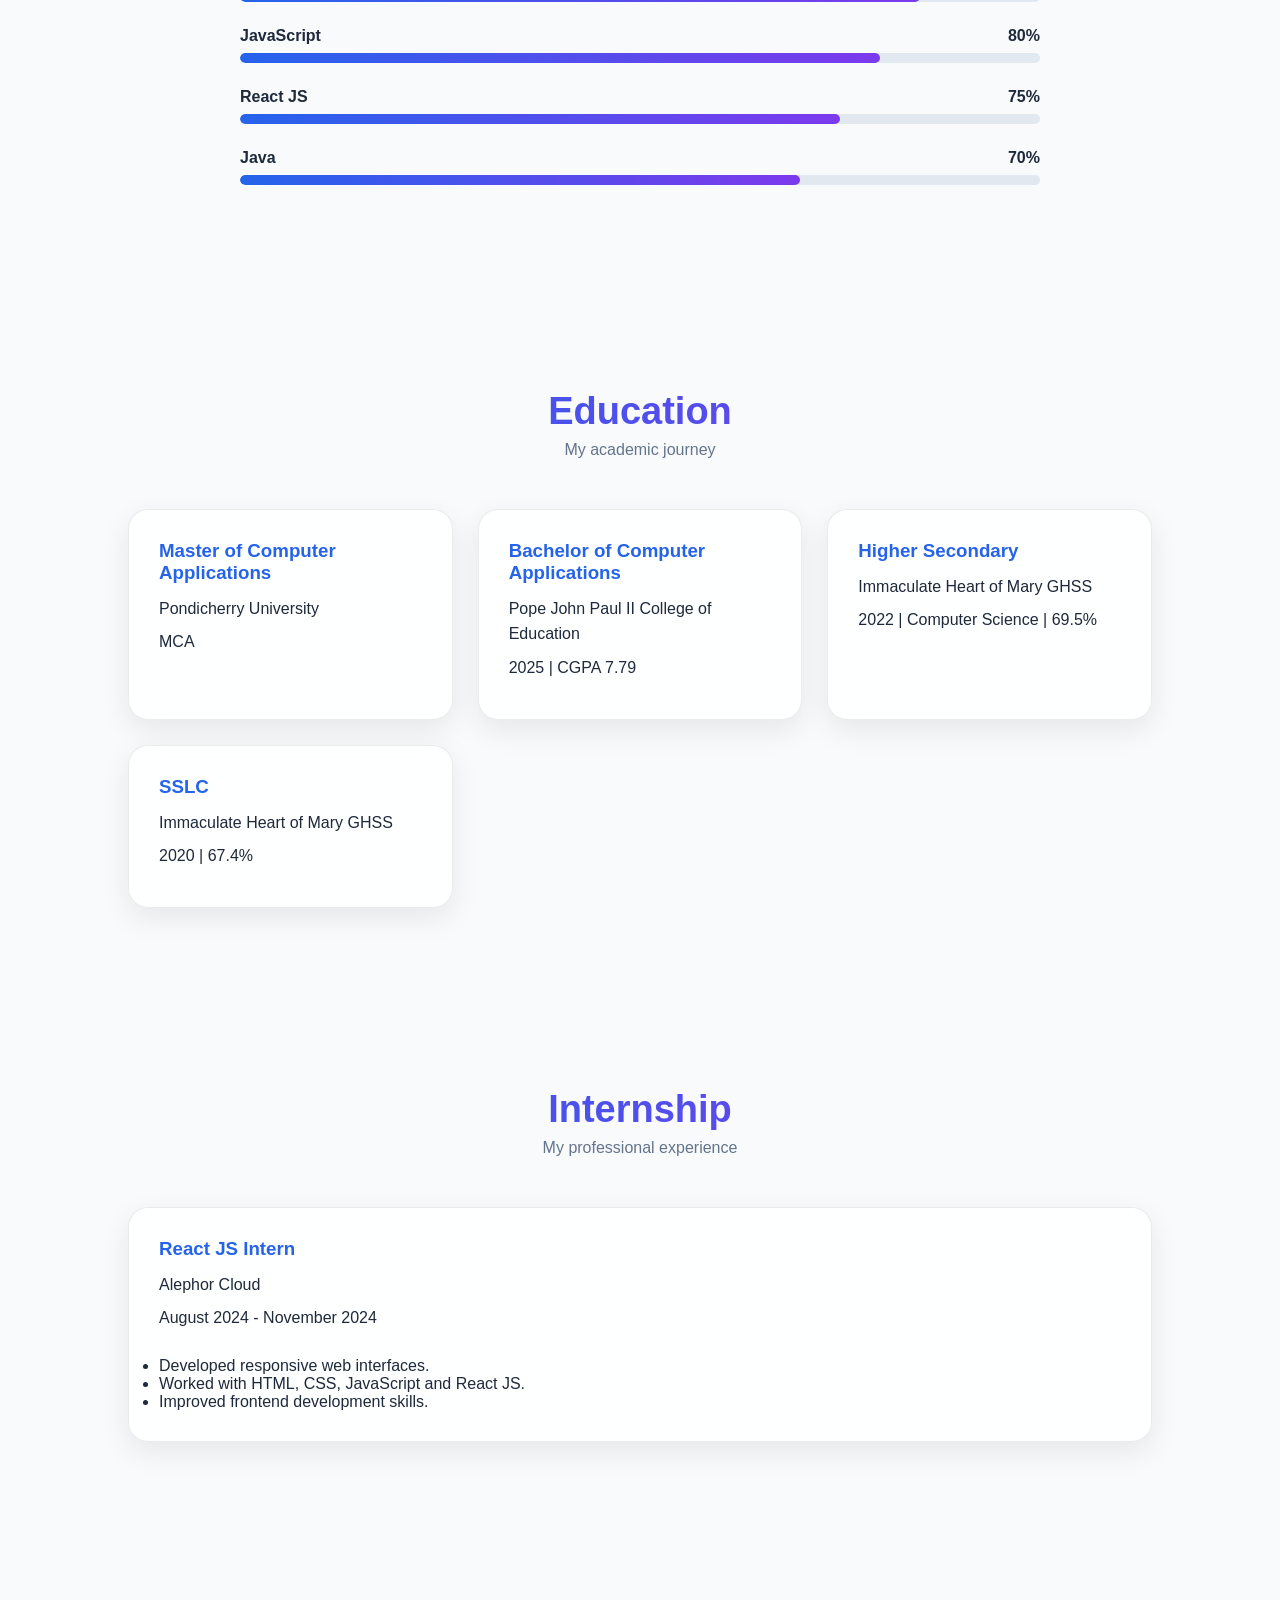
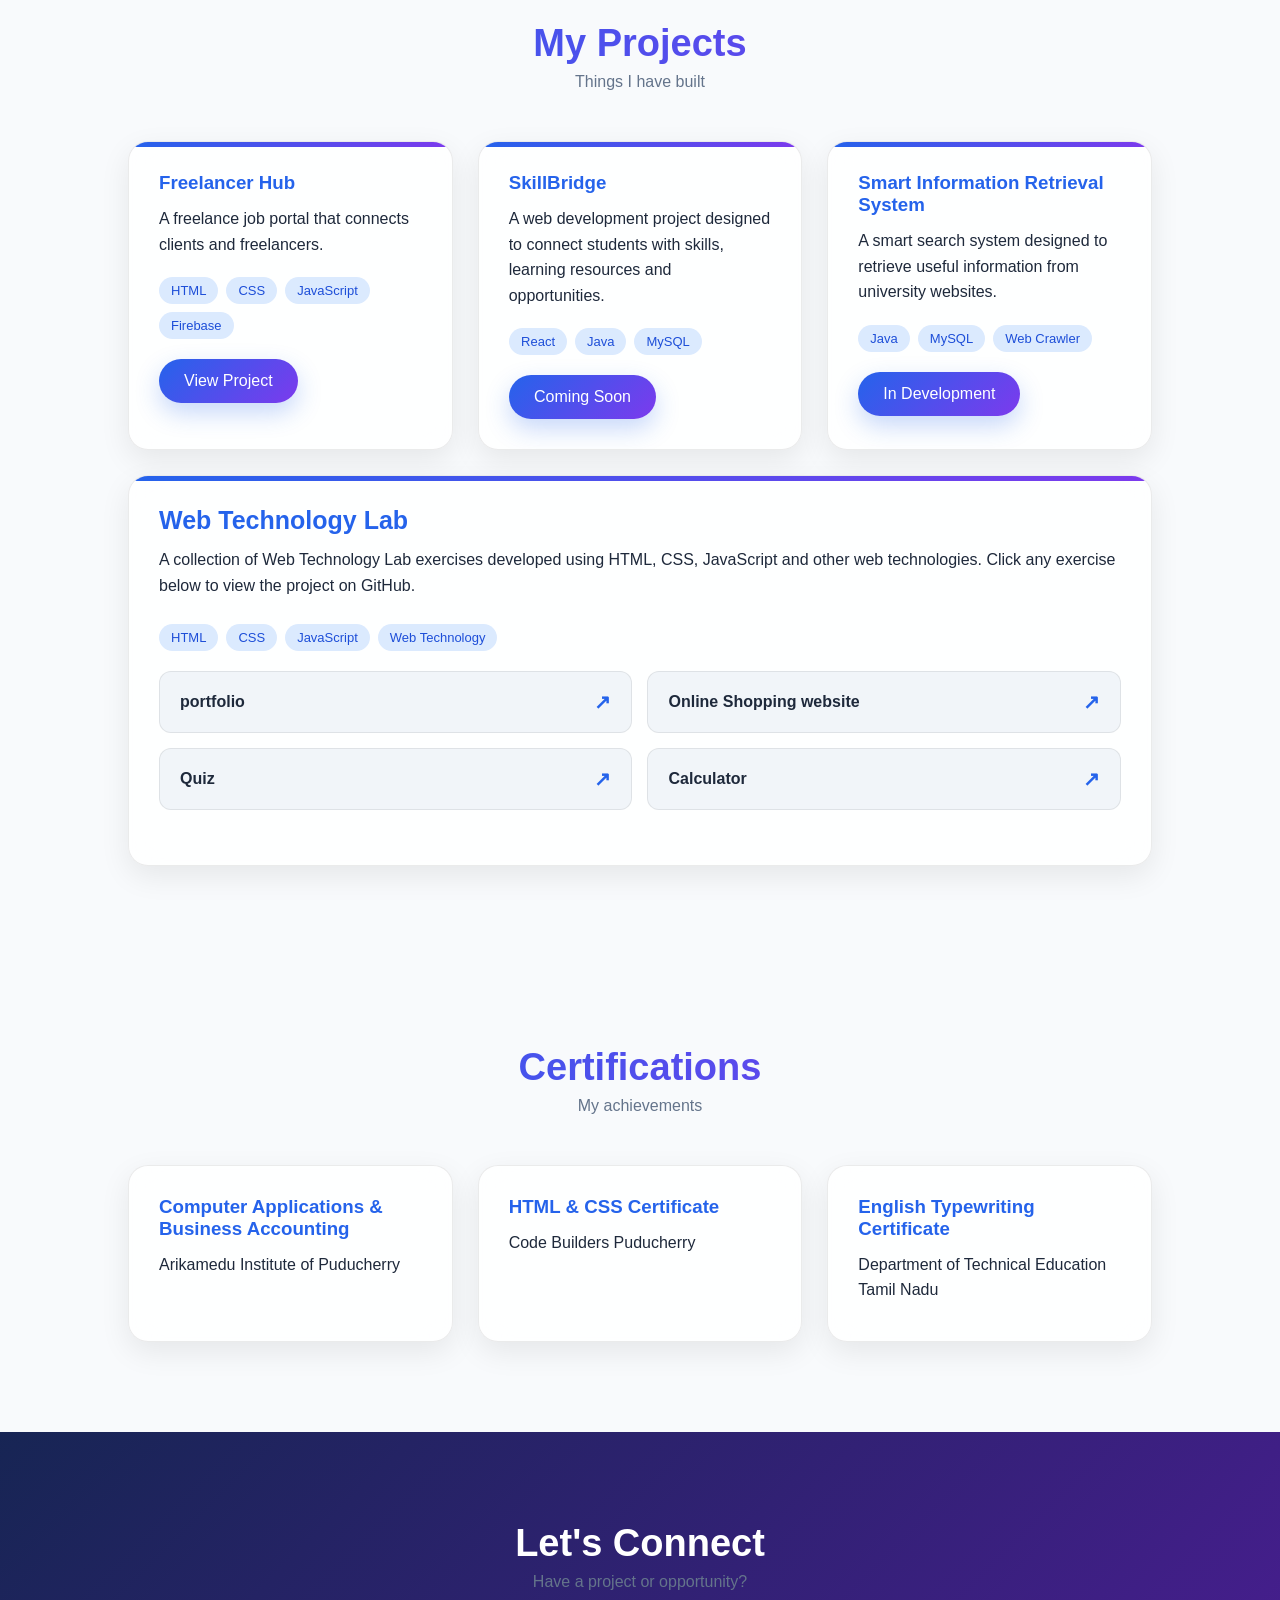
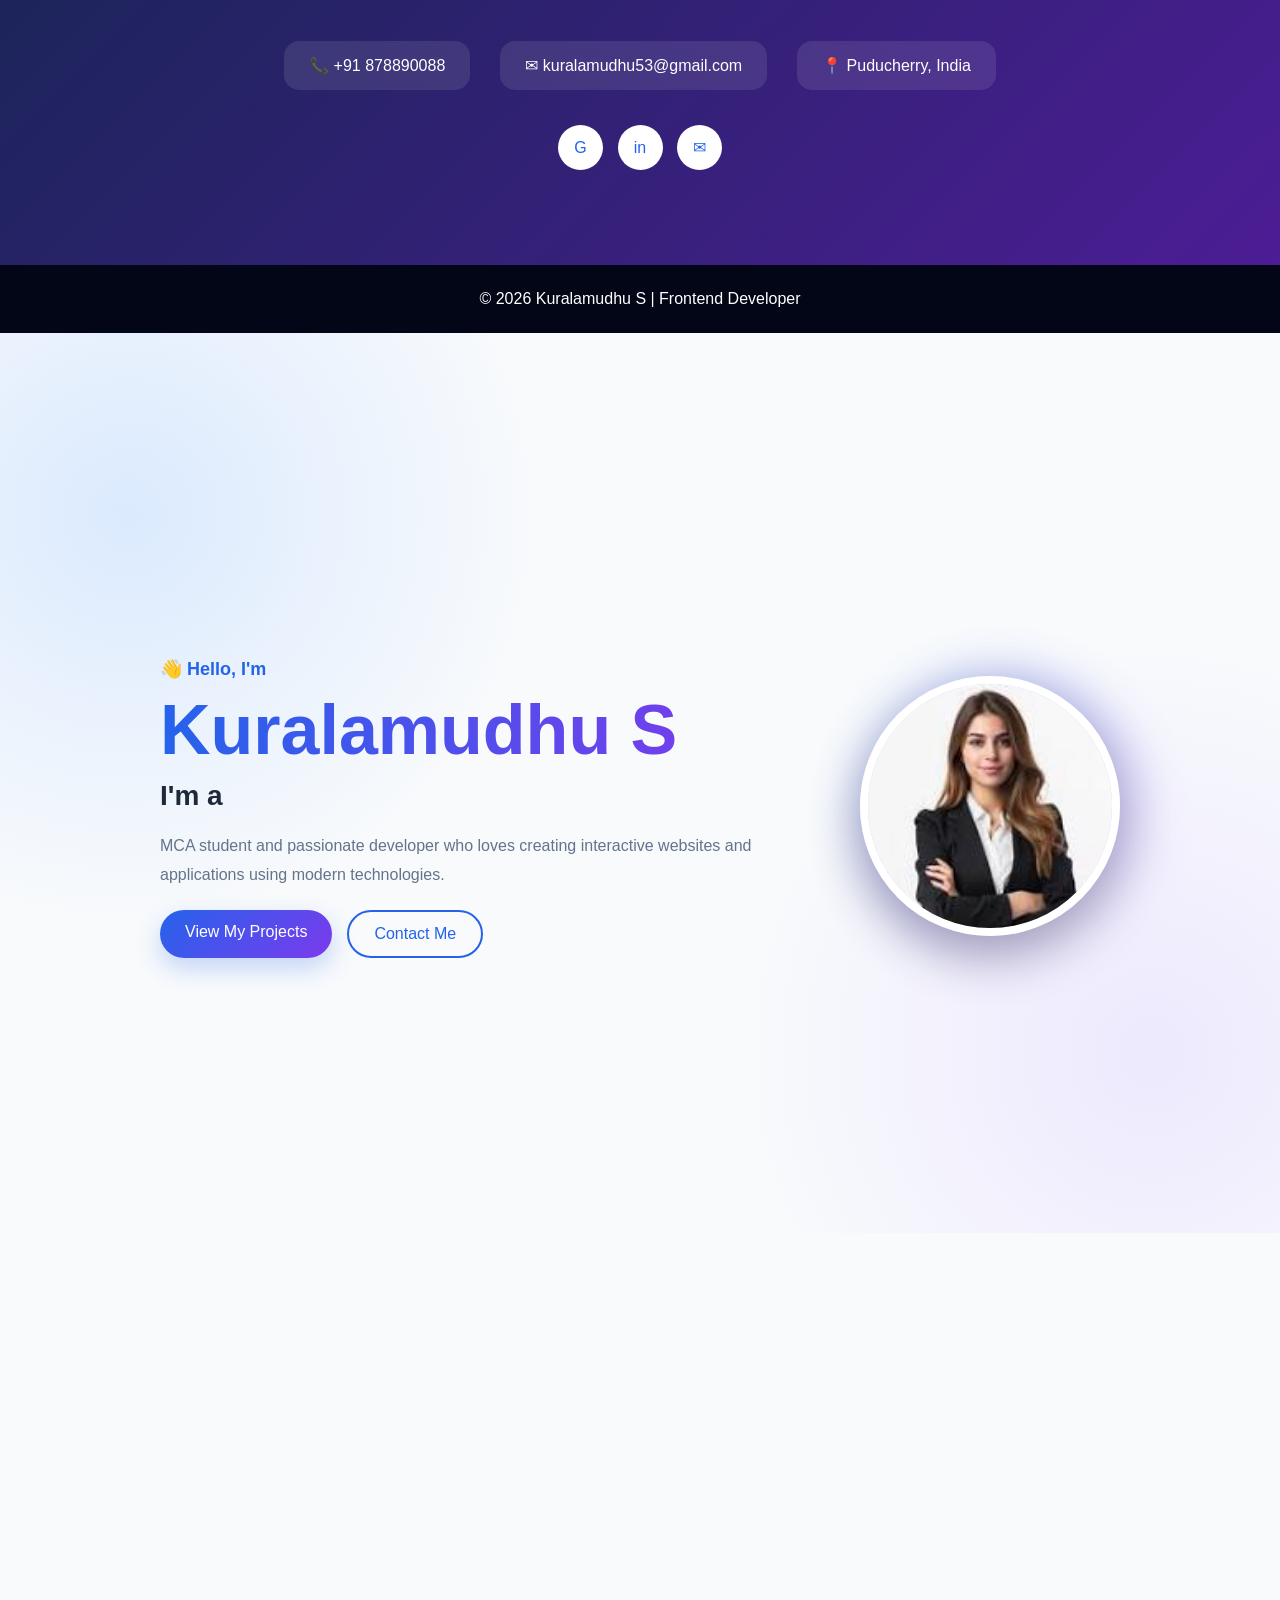
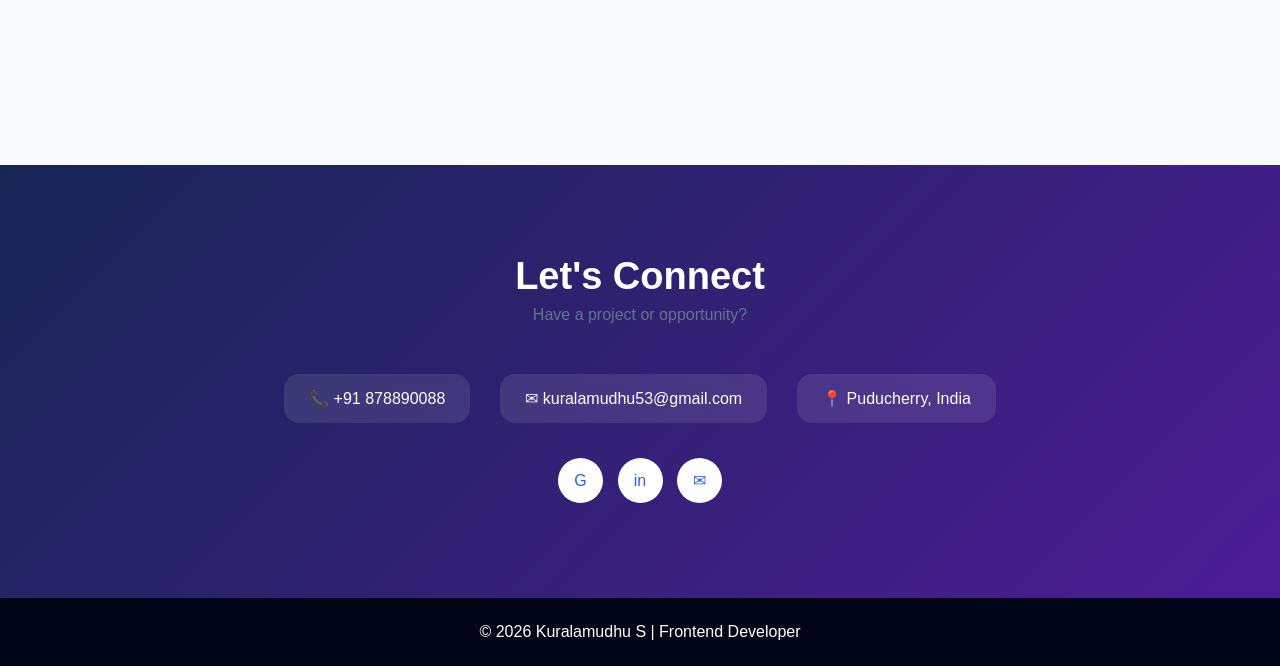
==== commit 9ffa5c2b: "Add files via upload" ====
--- a/ex1/cv.html
+++ b/ex1/cv.html
@@ -1843,4 +1843,1849 @@
 
 </body>
 
-</html>
+</html><!DOCTYPE html>
+<html lang="en">
+
+<head>
+    <meta charset="UTF-8">
+    <meta name="viewport" content="width=device-width, initial-scale=1.0">
+
+    <title>Kuralamudhu S | Portfolio</title>
+
+    <style>
+
+        * {
+            margin: 0;
+            padding: 0;
+            box-sizing: border-box;
+            scroll-behavior: smooth;
+            font-family: "Segoe UI", Arial, sans-serif;
+        }
+
+        :root {
+            --primary: #2563eb;
+            --secondary: #7c3aed;
+            --dark: #0f172a;
+            --text: #1e293b;
+            --light: #f8fafc;
+            --card: rgba(255, 255, 255, 0.85);
+            --border: rgba(0, 0, 0, 0.08);
+        }
+
+        body {
+            background: var(--light);
+            color: var(--text);
+            overflow-x: hidden;
+            transition: 0.4s;
+        }
+
+        /* DARK MODE */
+
+        body.dark {
+            --dark: #020617;
+            --text: #e2e8f0;
+            --light: #020617;
+            --card: rgba(15, 23, 42, 0.85);
+            --border: rgba(255, 255, 255, 0.1);
+        }
+
+        /* =========================
+           NAVBAR
+        ========================= */
+
+        nav {
+            position: fixed;
+            top: 0;
+            left: 0;
+            width: 100%;
+            padding: 18px 8%;
+            display: flex;
+            justify-content: space-between;
+            align-items: center;
+
+            background: rgba(15, 23, 42, 0.85);
+            backdrop-filter: blur(15px);
+
+            color: white;
+            z-index: 1000;
+
+            box-shadow: 0 5px 30px rgba(0,0,0,0.1);
+        }
+
+        .logo {
+            font-size: 25px;
+            font-weight: bold;
+            letter-spacing: 1px;
+        }
+
+        .logo span {
+            color: #60a5fa;
+        }
+
+        .nav-links {
+            display: flex;
+            align-items: center;
+            gap: 25px;
+        }
+
+        .nav-links a {
+            color: white;
+            text-decoration: none;
+            font-size: 15px;
+            position: relative;
+        }
+
+        .nav-links a::after {
+            content: "";
+            position: absolute;
+            left: 0;
+            bottom: -6px;
+            width: 0;
+            height: 2px;
+            background: #60a5fa;
+            transition: 0.3s;
+        }
+
+        .nav-links a:hover::after {
+            width: 100%;
+        }
+
+        .theme-btn {
+            border: none;
+            background: transparent;
+            color: white;
+            font-size: 22px;
+            cursor: pointer;
+        }
+
+        .menu-btn {
+            display: none;
+            font-size: 28px;
+            cursor: pointer;
+        }
+
+        /* =========================
+           HERO
+        ========================= */
+
+        .hero {
+            min-height: 100vh;
+
+            display: flex;
+            justify-content: center;
+            align-items: center;
+
+            gap: 100px;
+
+            padding: 120px 10% 70px;
+
+            position: relative;
+            overflow: hidden;
+
+            background:
+                radial-gradient(circle at 10% 20%, #dbeafe, transparent 30%),
+                radial-gradient(circle at 90% 80%, #ede9fe, transparent 30%);
+        }
+
+        body.dark .hero {
+            background:
+                radial-gradient(circle at 10% 20%, #172554, transparent 30%),
+                radial-gradient(circle at 90% 80%, #3b0764, transparent 30%);
+        }
+
+        .hero-content {
+            max-width: 600px;
+            animation: slideLeft 1s ease;
+        }
+
+        .hello {
+            font-size: 18px;
+            color: var(--primary);
+            font-weight: 600;
+        }
+
+        .hero h1 {
+            font-size: clamp(40px, 6vw, 70px);
+            margin: 10px 0;
+
+            background: linear-gradient(
+                90deg,
+                #2563eb,
+                #7c3aed
+            );
+
+            -webkit-background-clip: text;
+            background-clip: text;
+            color: transparent;
+        }
+
+        .hero h2 {
+            font-size: 28px;
+            margin-bottom: 20px;
+        }
+
+        .typing {
+            color: var(--primary);
+        }
+
+        .hero p {
+            line-height: 1.8;
+            color: #64748b;
+            margin-bottom: 20px;
+        }
+
+        body.dark .hero p {
+            color: #94a3b8;
+        }
+
+        .hero-buttons {
+            display: flex;
+            gap: 15px;
+            flex-wrap: wrap;
+        }
+
+        .btn {
+            display: inline-block;
+            padding: 13px 25px;
+            border-radius: 30px;
+
+            background: linear-gradient(
+                135deg,
+                #2563eb,
+                #7c3aed
+            );
+
+            color: white;
+            text-decoration: none;
+
+            transition: 0.3s;
+            box-shadow: 0 10px 25px rgba(37,99,235,0.25);
+        }
+
+        .btn:hover {
+            transform: translateY(-5px);
+            box-shadow: 0 15px 35px rgba(37,99,235,0.4);
+        }
+
+        .btn-outline {
+            background: transparent;
+            border: 2px solid var(--primary);
+            color: var(--primary);
+            box-shadow: none;
+        }
+
+        .btn-outline:hover {
+            background: var(--primary);
+            color: white;
+        }
+
+        /* PROFILE IMAGE */
+
+        .profile-container {
+            position: relative;
+            animation: float 4s ease-in-out infinite;
+        }
+
+        .profile-container::before {
+            content: "";
+            position: absolute;
+
+            width: 280px;
+            height: 280px;
+
+            border-radius: 50%;
+
+            background: linear-gradient(
+                135deg,
+                #2563eb,
+                #7c3aed
+            );
+
+            filter: blur(25px);
+            opacity: 0.4;
+
+            z-index: -1;
+        }
+
+        .profile {
+            width: 260px;
+            height: 260px;
+
+            border-radius: 50%;
+
+            object-fit: cover;
+
+            border: 8px solid white;
+
+            box-shadow:
+                0 20px 50px rgba(0,0,0,0.25);
+        }
+
+        /* =========================
+           SECTIONS
+        ========================= */
+
+        section {
+            padding: 90px 10%;
+        }
+
+        .section-title {
+            text-align: center;
+            margin-bottom: 50px;
+        }
+
+        .section-title h2 {
+            font-size: 38px;
+
+            background: linear-gradient(
+                90deg,
+                #2563eb,
+                #7c3aed
+            );
+
+            -webkit-background-clip: text;
+            background-clip: text;
+            color: transparent;
+        }
+
+        .section-title p {
+            margin-top: 8px;
+            color: #64748b;
+        }
+
+        /* =========================
+           ABOUT
+        ========================= */
+
+        .about-container {
+            max-width: 850px;
+            margin: auto;
+
+            text-align: center;
+
+            line-height: 1.9;
+            font-size: 17px;
+        }
+
+        /* =========================
+           SKILLS
+        ========================= */
+
+        .skills-container {
+            max-width: 800px;
+            margin: auto;
+        }
+
+        .skill {
+            margin-bottom: 25px;
+        }
+
+        .skill-header {
+            display: flex;
+            justify-content: space-between;
+            margin-bottom: 8px;
+            font-weight: 600;
+        }
+
+        .skill-bar {
+            height: 10px;
+            background: #e2e8f0;
+            border-radius: 20px;
+            overflow: hidden;
+        }
+
+        body.dark .skill-bar {
+            background: #1e293b;
+        }
+
+        .skill-progress {
+            height: 100%;
+            width: 0;
+            border-radius: 20px;
+
+            background: linear-gradient(
+                90deg,
+                #2563eb,
+                #7c3aed
+            );
+
+            transition: width 1.5s ease;
+        }
+
+        /* =========================
+           CARDS
+        ========================= */
+
+        .cards {
+            display: grid;
+
+            grid-template-columns:
+                repeat(auto-fit, minmax(280px, 1fr));
+
+            gap: 25px;
+        }
+
+        .card {
+            background: var(--card);
+
+            border: 1px solid var(--border);
+
+            padding: 30px;
+
+            border-radius: 20px;
+
+            backdrop-filter: blur(15px);
+
+            box-shadow:
+                0 10px 30px rgba(0,0,0,0.08);
+
+            transition: 0.4s;
+        }
+
+        .card:hover {
+            transform: translateY(-10px);
+
+            box-shadow:
+                0 20px 45px rgba(37,99,235,0.15);
+        }
+
+        .card h3 {
+            color: var(--primary);
+            margin-bottom: 12px;
+        }
+
+        .card p {
+            margin: 8px 0;
+            line-height: 1.6;
+        }
+
+        /* =========================
+           PROJECT
+        ========================= */
+
+        .project-card {
+            position: relative;
+            overflow: hidden;
+        }
+
+        .project-card::before {
+            content: "";
+
+            position: absolute;
+
+            top: 0;
+            left: 0;
+
+            width: 100%;
+            height: 5px;
+
+            background:
+                linear-gradient(
+                    90deg,
+                    #2563eb,
+                    #7c3aed
+                );
+        }
+
+        .project-tech {
+            display: flex;
+            flex-wrap: wrap;
+            gap: 8px;
+            margin: 20px 0;
+        }
+
+        .tech {
+            padding: 6px 12px;
+            background: #dbeafe;
+            color: #1d4ed8;
+            border-radius: 20px;
+            font-size: 13px;
+        }
+
+        body.dark .tech {
+            background: #172554;
+            color: #93c5fd;
+        }
+
+        /* =========================
+           WEB TECHNOLOGY LAB
+        ========================= */
+
+        .lab-card {
+            grid-column: 1 / -1;
+        }
+
+        .lab-card h3 {
+            font-size: 25px;
+        }
+
+        .lab-description {
+            margin-bottom: 25px !important;
+        }
+
+        .exercise-list {
+            display: grid;
+            grid-template-columns: repeat(2, 1fr);
+            gap: 15px;
+            margin: 20px 0 25px;
+        }
+
+        .exercise-link {
+            display: flex;
+            align-items: center;
+            justify-content: space-between;
+
+            padding: 18px 20px;
+
+            border-radius: 12px;
+
+            background: #f1f5f9;
+
+            color: var(--text);
+
+            text-decoration: none;
+
+            border: 1px solid var(--border);
+
+            font-weight: 600;
+
+            transition: 0.3s;
+        }
+
+        body.dark .exercise-link {
+            background: #1e293b;
+            color: #e2e8f0;
+        }
+
+        .exercise-link span:last-child {
+            color: var(--primary);
+            font-size: 20px;
+        }
+
+        .exercise-link:hover {
+            transform: translateY(-4px);
+            background: linear-gradient(
+                135deg,
+                #2563eb,
+                #7c3aed
+            );
+            color: white;
+            box-shadow: 0 10px 25px rgba(37,99,235,0.25);
+        }
+
+        .exercise-link:hover span:last-child {
+            color: white;
+        }
+
+        /* =========================
+           CONTACT
+        ========================= */
+
+        .contact {
+            background:
+                linear-gradient(
+                    135deg,
+                    #172554,
+                    #4c1d95
+                );
+
+            color: white;
+            text-align: center;
+        }
+
+        .contact .section-title h2 {
+            color: white;
+            background: none;
+        }
+
+        .contact-info {
+            display: flex;
+            justify-content: center;
+            flex-wrap: wrap;
+            gap: 30px;
+            margin: 30px 0;
+        }
+
+        .contact-item {
+            padding: 15px 25px;
+
+            background: rgba(255,255,255,0.1);
+
+            border-radius: 15px;
+
+            backdrop-filter: blur(10px);
+        }
+
+        .social-links {
+            margin-top: 25px;
+        }
+
+        .social-links a {
+            display: inline-block;
+
+            width: 45px;
+            height: 45px;
+
+            line-height: 45px;
+
+            margin: 5px;
+
+            border-radius: 50%;
+
+            background: white;
+            color: #2563eb;
+
+            text-decoration: none;
+
+            transition: 0.3s;
+        }
+
+        .social-links a:hover {
+            transform: translateY(-5px) rotate(10deg);
+        }
+
+        /* =========================
+           FOOTER
+        ========================= */
+
+        footer {
+            padding: 25px;
+            background: #020617;
+            color: white;
+            text-align: center;
+        }
+
+        /* =========================
+           SCROLL TOP
+        ========================= */
+
+        #topBtn {
+            position: fixed;
+
+            bottom: 25px;
+            right: 25px;
+
+            width: 45px;
+            height: 45px;
+
+            border: none;
+            border-radius: 50%;
+
+            background: linear-gradient(
+                135deg,
+                #2563eb,
+                #7c3aed
+            );
+
+            color: white;
+
+            font-size: 20px;
+
+            cursor: pointer;
+
+            display: none;
+
+            z-index: 999;
+        }
+
+        /* =========================
+           ANIMATIONS
+        ========================= */
+
+        .reveal {
+            opacity: 0;
+            transform: translateY(50px);
+            transition: 0.8s;
+        }
+
+        .reveal.active {
+            opacity: 1;
+            transform: translateY(0);
+        }
+
+        @keyframes float {
+
+            0%,100% {
+                transform: translateY(0);
+            }
+
+            50% {
+                transform: translateY(-20px);
+            }
+
+        }
+
+        @keyframes slideLeft {
+
+            from {
+                opacity: 0;
+                transform: translateX(-60px);
+            }
+
+            to {
+                opacity: 1;
+                transform: translateX(0);
+            }
+
+        }
+
+        /* =========================
+           MOBILE
+        ========================= */
+
+        @media(max-width: 768px) {
+
+            .nav-links {
+                position: absolute;
+
+                top: 70px;
+                left: 0;
+
+                width: 100%;
+
+                flex-direction: column;
+
+                background: #0f172a;
+
+                padding: 25px;
+
+                display: none;
+            }
+
+            .nav-links.active {
+                display: flex;
+            }
+
+            .menu-btn {
+                display: block;
+            }
+
+            .hero {
+                flex-direction: column;
+                text-align: center;
+
+                gap: 50px;
+            }
+
+            .hero-buttons {
+                justify-content: center;
+            }
+
+            .profile {
+                width: 220px;
+                height: 220px;
+            }
+
+            section {
+                padding: 70px 6%;
+            }
+
+            .exercise-list {
+                grid-template-columns: 1fr;
+            }
+
+        }
+
+    </style>
+
+</head>
+
+<body>
+
+<!-- =========================
+     NAVBAR
+========================= -->
+
+<nav>
+
+    <div class="logo">
+        KURALAMUDHU<span>.</span>
+    </div>
+
+    <div class="nav-links" id="navLinks">
+
+        <a href="#home">Home</a>
+        <a href="#about">About</a>
+        <a href="#skills">Skills</a>
+        <a href="#education">Education</a>
+        <a href="#projects">Projects</a>
+        <a href="#contact">Contact</a>
+
+        <button class="theme-btn" id="themeBtn">
+            🌙
+        </button>
+
+    </div>
+
+    <div class="menu-btn" id="menuBtn">
+        ☰
+    </div>
+
+</nav>
+
+
+<!-- =========================
+     HERO
+========================= -->
+
+<section class="hero" id="home">
+
+    <div class="hero-content">
+
+        <div class="hello">
+            👋 Hello, I'm
+        </div>
+
+        <h1>
+            Kuralamudhu S
+        </h1>
+
+        <h2>
+            I'm a <span class="typing"></span>
+        </h2>
+
+        <p>
+            MCA student and passionate developer who loves
+            creating interactive websites and applications
+            using modern technologies.
+        </p>
+
+        <div class="hero-buttons">
+
+            <a href="#projects" class="btn">
+                View My Projects
+            </a>
+
+            <a href="#contact" class="btn btn-outline">
+                Contact Me
+            </a>
+
+        </div>
+
+    </div>
+
+
+    <div class="profile-container">
+
+        <img
+            src="[data-uri]"
+            alt="Kuralamudhu Profile"
+            class="profile"
+        >
+
+    </div>
+
+</section>
+
+
+<!-- =========================
+     ABOUT
+========================= -->
+
+<section id="about" class="reveal">
+
+    <div class="section-title">
+
+        <h2>About Me</h2>
+
+        <p>Get to know me</p>
+
+    </div>
+
+    <div class="about-container">
+
+        <p>
+
+            I am a passionate and self-motivated MCA student
+            with a strong interest in web development and
+            software development.
+
+            I have experience with HTML, CSS, JavaScript,
+            React JS, Java and Firebase.
+
+            I enjoy building responsive and interactive
+            applications that solve real-world problems.
+
+        </p>
+
+    </div>
+
+</section>
+
+
+<!-- =========================
+     SKILLS
+========================= -->
+
+<section id="skills" class="reveal">
+
+    <div class="section-title">
+
+        <h2>Technical Skills</h2>
+
+        <p>Technologies I work with</p>
+
+    </div>
+
+    <div class="skills-container">
+
+        <div class="skill">
+
+            <div class="skill-header">
+                <span>HTML</span>
+                <span>90%</span>
+            </div>
+
+            <div class="skill-bar">
+
+                <div
+                    class="skill-progress"
+                    data-width="90%">
+                </div>
+
+            </div>
+
+        </div>
+
+
+        <div class="skill">
+
+            <div class="skill-header">
+                <span>CSS</span>
+                <span>85%</span>
+            </div>
+
+            <div class="skill-bar">
+
+                <div
+                    class="skill-progress"
+                    data-width="85%">
+                </div>
+
+            </div>
+
+        </div>
+
+
+        <div class="skill">
+
+            <div class="skill-header">
+                <span>JavaScript</span>
+                <span>80%</span>
+            </div>
+
+            <div class="skill-bar">
+
+                <div
+                    class="skill-progress"
+                    data-width="80%">
+                </div>
+
+            </div>
+
+        </div>
+
+
+        <div class="skill">
+
+            <div class="skill-header">
+                <span>React JS</span>
+                <span>75%</span>
+            </div>
+
+            <div class="skill-bar">
+
+                <div
+                    class="skill-progress"
+                    data-width="75%">
+                </div>
+
+            </div>
+
+        </div>
+
+
+        <div class="skill">
+
+            <div class="skill-header">
+                <span>Java</span>
+                <span>70%</span>
+            </div>
+
+            <div class="skill-bar">
+
+                <div
+                    class="skill-progress"
+                    data-width="70%">
+                </div>
+
+            </div>
+
+        </div>
+
+    </div>
+
+</section>
+
+
+<!-- =========================
+     EDUCATION
+========================= -->
+
+<section id="education" class="reveal">
+
+    <div class="section-title">
+
+        <h2>Education</h2>
+
+        <p>My academic journey</p>
+
+    </div>
+
+    <div class="cards">
+
+        <div class="card">
+
+            <h3>
+                Master of Computer Applications
+            </h3>
+
+            <p>
+                Pondicherry University
+            </p>
+
+            <p>
+                MCA
+            </p>
+
+        </div>
+
+
+        <div class="card">
+
+            <h3>
+                Bachelor of Computer Applications
+            </h3>
+
+            <p>
+                Pope John Paul II College of Education
+            </p>
+
+            <p>
+                2025 | CGPA 7.79
+            </p>
+
+        </div>
+
+
+        <div class="card">
+
+            <h3>
+                Higher Secondary
+            </h3>
+
+            <p>
+                Immaculate Heart of Mary GHSS
+            </p>
+
+            <p>
+                2022 | Computer Science | 69.5%
+            </p>
+
+        </div>
+
+
+        <div class="card">
+
+            <h3>
+                SSLC
+            </h3>
+
+            <p>
+                Immaculate Heart of Mary GHSS
+            </p>
+
+            <p>
+                2020 | 67.4%
+            </p>
+
+        </div>
+
+    </div>
+
+</section>
+
+
+<!-- =========================
+     INTERNSHIP
+========================= -->
+
+<section class="reveal">
+
+    <div class="section-title">
+
+        <h2>Internship</h2>
+
+        <p>My professional experience</p>
+
+    </div>
+
+    <div class="cards">
+
+        <div class="card">
+
+            <h3>
+                React JS Intern
+            </h3>
+
+            <p>
+                Alephor Cloud
+            </p>
+
+            <p>
+                August 2024 - November 2024
+            </p>
+
+            <br>
+
+            <ul>
+
+                <li>
+                    Developed responsive web interfaces.
+                </li>
+
+                <li>
+                    Worked with HTML, CSS, JavaScript
+                    and React JS.
+                </li>
+
+                <li>
+                    Improved frontend development skills.
+                </li>
+
+            </ul>
+
+        </div>
+
+    </div>
+
+</section>
+
+
+<!-- =========================
+     PROJECTS
+========================= -->
+
+<section id="projects" class="reveal">
+
+    <div class="section-title">
+
+        <h2>My Projects</h2>
+
+        <p>Things I have built</p>
+
+    </div>
+
+
+    <div class="cards">
+
+
+        <!-- PROJECT 1 -->
+
+        <div class="card project-card">
+
+            <h3>
+                Freelancer Hub
+            </h3>
+
+            <p>
+                A freelance job portal that connects
+                clients and freelancers.
+            </p>
+
+            <div class="project-tech">
+
+                <span class="tech">
+                    HTML
+                </span>
+
+                <span class="tech">
+                    CSS
+                </span>
+
+                <span class="tech">
+                    JavaScript
+                </span>
+
+                <span class="tech">
+                    Firebase
+                </span>
+
+            </div>
+
+            <a
+                href="#"
+                class="btn"
+                target="_blank"
+            >
+                View Project
+            </a>
+
+        </div>
+
+
+        <!-- PROJECT 2 -->
+
+        <div class="card project-card">
+
+            <h3>
+                SkillBridge
+            </h3>
+
+            <p>
+                A web development project designed
+                to connect students with skills,
+                learning resources and opportunities.
+            </p>
+
+            <div class="project-tech">
+
+                <span class="tech">
+                    React
+                </span>
+
+                <span class="tech">
+                    Java
+                </span>
+
+                <span class="tech">
+                    MySQL
+                </span>
+
+            </div>
+
+            <a
+                href="#"
+                class="btn"
+                target="_blank"
+            >
+                Coming Soon
+            </a>
+
+        </div>
+
+
+        <!-- PROJECT 3 -->
+
+        <div class="card project-card">
+
+            <h3>
+                Smart Information Retrieval System
+            </h3>
+
+            <p>
+                A smart search system designed to
+                retrieve useful information from
+                university websites.
+            </p>
+
+            <div class="project-tech">
+
+                <span class="tech">
+                    Java
+                </span>
+
+                <span class="tech">
+                    MySQL
+                </span>
+
+                <span class="tech">
+                    Web Crawler
+                </span>
+
+            </div>
+
+            <a
+                href="#"
+                class="btn"
+                target="_blank"
+            >
+                In Development
+            </a>
+
+        </div>
+
+
+        <!-- =========================
+             WEB TECHNOLOGY LAB
+        ========================= -->
+
+        <div class="card project-card lab-card">
+
+            <h3>
+                Web Technology Lab
+            </h3>
+
+            <p class="lab-description">
+                A collection of Web Technology Lab exercises
+                developed using HTML, CSS, JavaScript and
+                other web technologies. Click any exercise
+                below to view the project on GitHub.
+            </p>
+
+
+            <div class="project-tech">
+
+                <span class="tech">
+                    HTML
+                </span>
+
+                <span class="tech">
+                    CSS
+                </span>
+
+                <span class="tech">
+                    JavaScript
+                </span>
+
+                <span class="tech">
+                    Web Technology
+                </span>
+
+
+            </div>
+
+
+            <!-- FOUR EXERCISES -->
+
+            <div class="exercise-list">
+
+                <!-- EXERCISE 1 -->
+
+                <a
+                    href="https://kural29.github.io/web-technology-lab/ex1/cv.html"
+                    class="exercise-link"
+                    target="_blank"
+                    rel="noopener noreferrer"
+                >
+
+                    <span>
+                        portfolio
+                    </span>
+
+                    <span>
+                        ↗
+                    </span>
+
+                </a>
+
+
+                <!-- EXERCISE 2 -->
+
+                <a
+                    href="https://kural29.github.io/web-technology-lab/ex2/index.html"
+                    class="exercise-link"
+                    target="_blank"
+                    rel="noopener noreferrer"
+                >
+
+                    <span>
+                        Online Shopping website
+                    </span>
+
+                    <span>
+                        ↗
+                    </span>
+
+                </a>
+
+
+                <!-- EXERCISE 3 -->
+
+                <a
+                    href="https://kural29.github.io/web-technology-lab/ex3/index.html"
+                    class="exercise-link"
+                    target="_blank"
+                    rel="noopener noreferrer"
+                >
+
+                    <span>
+                        Quiz
+                    </span>
+
+                    <span>
+                        ↗
+                    </span>
+
+                </a>
+
+
+                <!-- EXERCISE 4 -->
+
+                <a
+                    href="https://kural29.github.io/web-technology-lab/ex4/index.html"
+                    class="exercise-link"
+                    target="_blank"
+                    rel="noopener noreferrer"
+                >
+
+                    <span>
+                        Calculator
+                    </span>
+
+                    <span>
+                        ↗
+                    </span>
+
+                </a>
+
+            </div>
+
+        </div>
+
+    </div>
+
+</section>
+
+
+<!-- =========================
+     CERTIFICATIONS
+========================= -->
+
+<section class="reveal">
+
+    <div class="section-title">
+
+        <h2>Certifications</h2>
+
+        <p>My achievements</p>
+
+    </div>
+
+    <div class="cards">
+
+        <div class="card">
+
+            <h3>
+                Computer Applications &
+                Business Accounting
+            </h3>
+
+            <p>
+                Arikamedu Institute of Puducherry
+            </p>
+
+        </div>
+
+
+        <div class="card">
+
+            <h3>
+                HTML & CSS Certificate
+            </h3>
+
+            <p>
+                Code Builders Puducherry
+            </p>
+
+        </div>
+
+
+        <div class="card">
+
+            <h3>
+                English Typewriting Certificate
+            </h3>
+
+            <p>
+                Department of Technical Education
+                Tamil Nadu
+            </p>
+
+        </div>
+
+    </div>
+
+</section>
+
+
+<!-- =========================
+     CONTACT
+========================= -->
+
+<section id="contact" class="contact">
+
+    <div class="section-title">
+
+        <h2>
+            Let's Connect
+        </h2>
+
+        <p>
+            Have a project or opportunity?
+        </p>
+
+    </div>
+
+
+    <div class="contact-info">
+
+        <div class="contact-item">
+            📞 +91 878890088
+        </div>
+
+        <div class="contact-item">
+            ✉ kuralamudhu53@gmail.com
+        </div>
+
+        <div class="contact-item">
+            📍 Puducherry, India
+        </div>
+
+    </div>
+
+
+    <div class="social-links">
+
+        <a
+            href="#"
+            title="GitHub"
+            target="_blank"
+        >
+            G
+        </a>
+
+        <a
+            href="#"
+            title="LinkedIn"
+            target="_blank"
+        >
+            in
+        </a>
+
+        <a href="mailto:kuralamudhu53@gmail.com">
+            ✉
+        </a>
+
+    </div>
+
+</section>
+
+
+<!-- =========================
+     FOOTER
+========================= -->
+
+<footer>
+
+    © 2026 Kuralamudhu S |
+
+    <span>
+        Frontend Developer
+    </span>
+
+</footer>
+
+
+<!-- SCROLL TOP -->
+
+<button id="topBtn">
+    ↑
+</button>
+
+
+<!-- =========================
+     JAVASCRIPT
+========================= -->
+
+<script>
+
+/* =========================
+   MOBILE MENU
+========================= */
+
+const menuBtn =
+    document.getElementById("menuBtn");
+
+const navLinks =
+    document.getElementById("navLinks");
+
+menuBtn.addEventListener("click", () => {
+
+    navLinks.classList.toggle("active");
+
+});
+
+
+/* Close menu after clicking */
+
+document.querySelectorAll(".nav-links a")
+.forEach(link => {
+
+    link.addEventListener("click", () => {
+
+        navLinks.classList.remove("active");
+
+    });
+
+});
+
+
+/* =========================
+   DARK MODE
+========================= */
+
+const themeBtn =
+    document.getElementById("themeBtn");
+
+themeBtn.addEventListener("click", () => {
+
+    document.body.classList.toggle("dark");
+
+    if (
+        document.body.classList.contains("dark")
+    ) {
+
+        themeBtn.textContent = "☀️";
+
+        localStorage.setItem(
+            "theme",
+            "dark"
+        );
+
+    } else {
+
+        themeBtn.textContent = "🌙";
+
+        localStorage.setItem(
+            "theme",
+            "light"
+        );
+
+    }
+
+});
+
+
+/* Remember theme */
+
+if (
+    localStorage.getItem("theme") === "dark"
+) {
+
+    document.body.classList.add("dark");
+
+    themeBtn.textContent = "☀️";
+
+}
+
+
+/* =========================
+   TYPING EFFECT
+========================= */
+
+const typingElement =
+    document.querySelector(".typing");
+
+const roles = [
+
+    "Frontend Developer",
+    "MCA Student",
+    "Web Developer",
+    "Tech Enthusiast"
+
+];
+
+let roleIndex = 0;
+let charIndex = 0;
+let deleting = false;
+
+function typeEffect() {
+
+    const currentRole =
+        roles[roleIndex];
+
+    if (!deleting) {
+
+        typingElement.textContent =
+            currentRole.substring(
+                0,
+                charIndex + 1
+            );
+
+        charIndex++;
+
+        if (
+            charIndex ===
+            currentRole.length
+        ) {
+
+            deleting = true;
+
+            setTimeout(
+                typeEffect,
+                1500
+            );
+
+            return;
+
+        }
+
+    } else {
+
+        typingElement.textContent =
+            currentRole.substring(
+                0,
+                charIndex - 1
+            );
+
+        charIndex--;
+
+        if (charIndex === 0) {
+
+            deleting = false;
+
+            roleIndex =
+                (roleIndex + 1)
+                % roles.length;
+
+        }
+
+    }
+
+    setTimeout(
+        typeEffect,
+        deleting ? 60 : 100
+    );
+
+}
+
+typeEffect();
+
+
+/* =========================
+   SCROLL REVEAL
+========================= */
+
+const revealElements =
+    document.querySelectorAll(".reveal");
+
+function revealOnScroll() {
+
+    revealElements.forEach(element => {
+
+        const windowHeight =
+            window.innerHeight;
+
+        const elementTop =
+            element.getBoundingClientRect().top;
+
+        if (
+            elementTop <
+            windowHeight - 100
+        ) {
+
+            element.classList.add("active");
+
+        }
+
+    });
+
+}
+
+window.addEventListener(
+    "scroll",
+    revealOnScroll
+);
+
+revealOnScroll();
+
+
+/* =========================
+   SKILL BAR ANIMATION
+========================= */
+
+const skillBars =
+    document.querySelectorAll(
+        ".skill-progress"
+    );
+
+let skillsAnimated = false;
+
+function animateSkills() {
+
+    const skillsSection =
+        document.getElementById("skills");
+
+    const position =
+        skillsSection.getBoundingClientRect();
+
+    if (
+        position.top <
+        window.innerHeight - 100
+        &&
+        !skillsAnimated
+    ) {
+
+        skillBars.forEach(bar => {
+
+            bar.style.width =
+                bar.dataset.width;
+
+        });
+
+        skillsAnimated = true;
+
+    }
+
+}
+
+window.addEventListener(
+    "scroll",
+    animateSkills
+);
+
+
+/* =========================
+   SCROLL TO TOP
+========================= */
+
+const topBtn =
+    document.getElementById("topBtn");
+
+window.addEventListener(
+    "scroll",
+    () => {
+
+        if (window.scrollY > 500) {
+
+            topBtn.style.display =
+                "block";
+
+        } else {
+
+            topBtn.style.display =
+                "none";
+
+        }
+
+    }
+);
+
+topBtn.addEventListener(
+    "click",
+    () => {
+
+        window.scrollTo({
+            top: 0,
+            behavior: "smooth"
+        });
+
+    }
+);
+
+</script>
+
+</body>
+
+</html>
